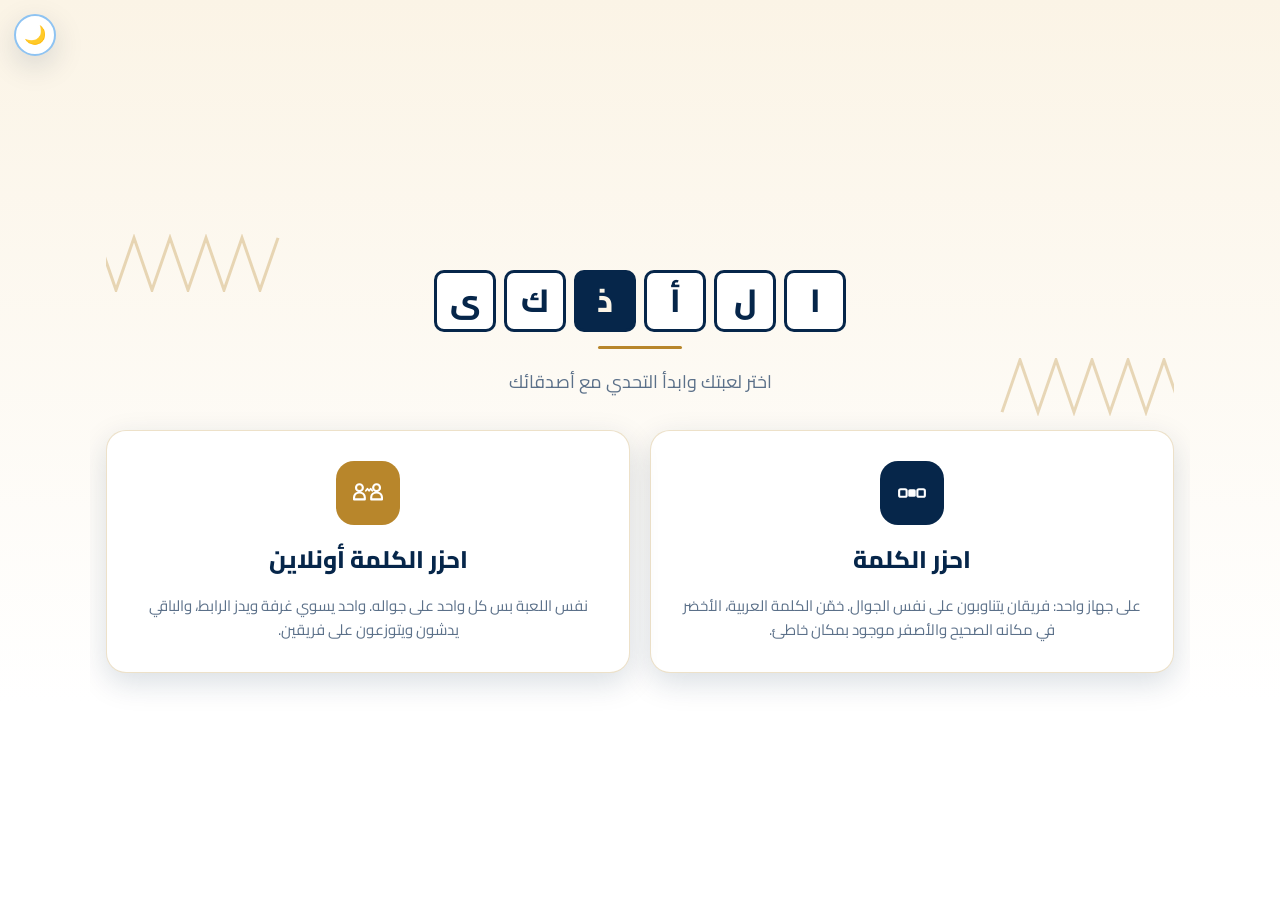
==== kuwait-quiz/index.html @ 861b1334 "Build the wordmark from the game's own letter tiles The old hero mark (a diamond with a sadu weave) " ====
<!doctype html>
<html lang="ar" dir="rtl">
  <head>
    <meta charset="UTF-8" />
    <script>
      (function () {
        try {
          var t = localStorage.getItem("kw-theme");
          if (!t) t = window.matchMedia("(prefers-color-scheme: dark)").matches ? "dark" : "light";
          document.documentElement.setAttribute("data-theme", t);
        } catch (e) {}
      })();
    </script>
    <meta
      name="viewport"
      content="width=device-width, initial-scale=1, maximum-scale=1, user-scalable=no, viewport-fit=cover"
    />
    <title>الأذكى - ألعاب تحدي المعلومات والكلمات</title>
    <link rel="icon" href="logo.svg" type="image/svg+xml" />
    <link rel="stylesheet" href="style.css" />
  </head>
  <body class="home-page">
    <main class="page">
      <div class="hero">
        <svg class="hero-motif hero-motif--tr" viewBox="0 0 200 60" preserveAspectRatio="none" aria-hidden="true">
          <path
            d="M0,58 L18,4 L36,58 L54,4 L72,58 L90,4 L108,58 L126,4 L144,58 L162,4 L180,58 L198,4"
            fill="none"
            stroke="currentColor"
            stroke-width="3"
          />
        </svg>
        <svg class="hero-motif hero-motif--bl" viewBox="0 0 200 60" preserveAspectRatio="none" aria-hidden="true">
          <path
            d="M0,58 L18,4 L36,58 L54,4 L72,58 L90,4 L108,58 L126,4 L144,58 L162,4 L180,58 L198,4"
            fill="none"
            stroke="currentColor"
            stroke-width="3"
          />
        </svg>

        <h1 class="brand-mark">
          <span class="sr-only">الأذكى</span>
          <span class="brand-tiles" aria-hidden="true">
            <span class="brand-tile">ا</span>
            <span class="brand-tile">ل</span>
            <span class="brand-tile">أ</span>
            <span class="brand-tile brand-tile--accent">ذ</span>
            <span class="brand-tile">ك</span>
            <span class="brand-tile">ى</span>
          </span>
        </h1>
        <div class="hero-rule"></div>
        <p>اختر لعبتك وابدأ التحدي مع أصدقائك</p>
      </div>

      <div class="menu-grid">
        <a class="menu-card" href="wordle.html">
          <div class="menu-icon menu-icon--navy">
            <svg viewBox="0 0 28 28" aria-hidden="true">
              <rect x="2" y="10.5" width="7" height="7" rx="1.5" fill="none" stroke="currentColor" stroke-width="2" />
              <rect x="10.5" y="10.5" width="7" height="7" rx="1.5" fill="currentColor" />
              <rect x="19" y="10.5" width="7" height="7" rx="1.5" fill="none" stroke="currentColor" stroke-width="2" />
            </svg>
          </div>
          <h2>احزر الكلمة</h2>
          <p>
            على جهاز واحد: فريقان يتناوبون على نفس الجوال. خمّن الكلمة
            العربية، الأخضر في مكانه الصحيح والأصفر موجود بمكان خاطئ.
          </p>
        </a>

        <a class="menu-card" href="wordle-online.html">
          <div class="menu-icon menu-icon--gold">
            <svg viewBox="0 0 28 28" aria-hidden="true">
              <circle cx="6" cy="9" r="3.2" fill="none" stroke="currentColor" stroke-width="2" />
              <path
                d="M6 13.5c-2.8 0-5 1.8-5 4.5v2h10v-2c0-2.7-2.2-4.5-5-4.5z"
                fill="none"
                stroke="currentColor"
                stroke-width="2"
                stroke-linejoin="round"
              />
              <circle cx="22" cy="9" r="3.2" fill="none" stroke="currentColor" stroke-width="2" />
              <path
                d="M22 13.5c-2.8 0-5 1.8-5 4.5v2h10v-2c0-2.7-2.2-4.5-5-4.5z"
                fill="none"
                stroke="currentColor"
                stroke-width="2"
                stroke-linejoin="round"
              />
              <path
                d="M12 12l1.5 -2 1.5 2 1.5 -2 1.5 2"
                fill="none"
                stroke="currentColor"
                stroke-width="1.6"
                stroke-linecap="round"
                stroke-linejoin="round"
              />
            </svg>
          </div>
          <h2>احزر الكلمة أونلاين</h2>
          <p>
            نفس اللعبة بس كل واحد على جواله. واحد يسوي غرفة ويدز الرابط،
            والباقي يدشون ويتوزعون على فريقين.
          </p>
        </a>
      </div>
    </main>

    <script src="js/theme.js" defer></script>
  </body>
</html>
---- kuwait-quiz/style.css ----
@import url("https://fonts.googleapis.com/css2?family=Cairo:wght@400;600;700;800&display=swap");

:root {
  --navy: #06264a;
  --navy-fixed: #06264a;
  --white-fixed: #ffffff;
  --blue-900: #0b3d78;
  --blue-700: #12539f;
  --blue-600: #1c6dc9;
  --blue-500: #2f8ce0;
  --blue-300: #8ec3f2;
  --blue-100: #eaf4ff;
  --white: #ffffff;
  --ink: #0c2036;
  --muted: #5b7089;
  --green: #1fa363;
  --green-dark: #157a49;
  --red: #dc2626;
  --yellow: #eab308;
  --gray-absent: #7b8a9a;
  --radius: 16px;
  --shadow: 0 10px 30px rgba(6, 38, 74, 0.15);
  --body-bg-end: #ffffff;
  /* دافئ-كويتي: للصفحة الرئيسية بس (الهيرو وبطاقات القائمة) — داخل اللعبة نفسها
     يبقى على الأزرق/الأبيض الأصلي بدون أي تغيير */
  --sand: #fbf4e6;
  --sand-deep: #f3e4c4;
  --sand-line: rgba(184, 134, 43, 0.25);
}

:root[data-theme="dark"] {
  --white: #14243b;
  --blue-100: #1c3252;
  --ink: #eaf1fb;
  --muted: #9fb3ca;
  --navy: #eaf1fb;
  --body-bg-end: #0a1626;
  --shadow: 0 10px 30px rgba(0, 0, 0, 0.4);
  --sand: #201a12;
  --sand-deep: #16120c;
  --sand-line: rgba(224, 179, 84, 0.3);
}

* {
  box-sizing: border-box;
}

html,
body {
  margin: 0;
  padding: 0;
  height: 100%;
  /* الصفحة نفسها ما تنزل وتصعد أبداً — كل شاشة تترتب داخل حدود الجهاز */
  overflow: hidden;
}

body {
  font-family: "Cairo", "Segoe UI", Tahoma, "Noto Sans Arabic", sans-serif;
  background: linear-gradient(180deg, var(--blue-100) 0%, var(--body-bg-end) 55%);
  color: var(--ink);
  direction: rtl;
  /* dvh يحسب شريط المتصفح المتحرك بالجوال، و100vh لو المتصفح قديم */
  height: 100vh;
  height: 100dvh;
  display: flex;
  flex-direction: column;
  /* يمنع تكبير الضغطتين بسفاري — user-scalable=no لحاله ما يكفي هناك */
  touch-action: manipulation;
  -webkit-text-size-adjust: 100%;
}

a {
  color: inherit;
}

.page {
  flex: 1;
  min-height: 0;
  width: 100%;
  max-width: 1100px;
  margin: 0 auto;
  padding: 14px 16px;
  display: flex;
  flex-direction: column;
  gap: 14px;
  overflow: hidden;
}

@media (max-width: 400px) {
  .page {
    padding: 10px;
    gap: 10px;
  }
}

/* الشاشات اللي محتواها ممكن يطول (قوائم الفئات، النتائج) تنزل داخل نفسها،
   عشان الصفحة كلها تبقى ثابتة */
#wordle-setup-screen,
#wordle-end-screen,
#online-home,
#online-lobby,
#online-end {
  min-height: 0;
  overflow-y: auto;
}

/* شاشة اللعب ثابتة تماماً: كل شي فيها لازم يلقى مكانه بدون تمرير */
#wordle-play-screen,
#online-play {
  flex: 1;
  min-height: 0;
  overflow: hidden;
}

/* ===== Top bar ===== */
.topbar {
  display: flex;
  align-items: center;
  justify-content: space-between;
  gap: 12px;
  padding: 14px 18px;
  background: var(--navy-fixed);
  color: var(--white-fixed);
  border-radius: var(--radius);
  box-shadow: var(--shadow);
}

.topbar h1 {
  margin: 0;
  font-size: clamp(18px, 2.6vw, 24px);
  font-weight: 800;
}

.topbar .home-link {
  background: rgba(255, 255, 255, 0.12);
  border: 1px solid rgba(255, 255, 255, 0.35);
  color: var(--white-fixed);
  padding: 8px 16px;
  border-radius: 999px;
  text-decoration: none;
  font-weight: 700;
  font-size: 14px;
  white-space: nowrap;
}

.topbar .home-link:hover {
  background: rgba(255, 255, 255, 0.22);
}

/* ===== Theme toggle ===== */
.theme-toggle-btn {
  position: fixed;
  top: 14px;
  left: 14px;
  z-index: 999;
  width: 42px;
  height: 42px;
  border-radius: 50%;
  border: 2px solid var(--blue-300);
  background: var(--white);
  font-size: 18px;
  cursor: pointer;
  display: flex;
  align-items: center;
  justify-content: center;
  box-shadow: var(--shadow);
  padding: 0;
}

.theme-toggle-btn:hover {
  background: var(--blue-100);
}

@media (max-width: 400px) {
  .theme-toggle-btn {
    width: 36px;
    height: 36px;
    font-size: 15px;
    top: 10px;
    left: 10px;
  }
}

.topbar-actions {
  display: flex;
  align-items: center;
  gap: 8px;
}

.theme-toggle-inline {
  position: static;
  width: 38px;
  height: 38px;
  border: 1px solid rgba(255, 255, 255, 0.35);
  background: rgba(255, 255, 255, 0.12);
  color: var(--white-fixed);
  box-shadow: none;
}

.theme-toggle-inline:hover {
  background: rgba(255, 255, 255, 0.22);
}

@media (max-width: 400px) {
  .theme-toggle-inline {
    width: 34px;
    height: 34px;
  }
}

/* ===== Cards / buttons ===== */
.card {
  background: var(--white);
  border-radius: var(--radius);
  box-shadow: var(--shadow);
  padding: 24px;
}

@media (max-width: 400px) {
  .card {
    padding: 14px;
  }
}

.btn {
  font-family: inherit;
  font-weight: 700;
  font-size: 16px;
  border: none;
  border-radius: 12px;
  padding: 12px 22px;
  cursor: pointer;
  transition: transform 0.08s ease, opacity 0.15s ease, box-shadow 0.15s ease;
  /* بعض الأزرار روابط <a> — نشيل خط التسطير ونخلي النص بالنص */
  text-decoration: none;
  text-align: center;
}

.btn:active {
  transform: scale(0.97);
}

.btn:disabled {
  opacity: 0.45;
  cursor: not-allowed;
  transform: none;
}

.btn-primary {
  background: var(--blue-700);
  color: var(--white-fixed);
  box-shadow: 0 6px 16px rgba(18, 83, 159, 0.35);
}

.btn-primary:hover:not(:disabled) {
  background: var(--blue-600);
}

.btn-outline {
  background: var(--white);
  color: var(--blue-700);
  border: 2px solid var(--blue-700);
}

.btn-outline:hover:not(:disabled) {
  background: var(--blue-100);
}

.btn-success {
  background: var(--green);
  color: var(--white-fixed);
}

.btn-success:hover:not(:disabled) {
  background: var(--green-dark);
}

.btn-danger {
  background: var(--red);
  color: var(--white-fixed);
}

.btn-danger:hover:not(:disabled) {
  opacity: 0.9;
}

.btn-block {
  width: 100%;
}

input[type="text"] {
  font-family: inherit;
  font-size: 16px;
  padding: 12px 14px;
  border-radius: 10px;
  border: 2px solid var(--blue-300);
  background: var(--white);
  color: var(--ink);
  width: 100%;
}

input[type="text"]:focus {
  outline: none;
  border-color: var(--blue-600);
}

/* ===== الصفحة الرئيسية — دافئ-كويتي =====
   مزاج مستقل عن باقي اللعبة عمداً: خلفية رملية دافئة بدل التدرّج الأزرق البارد،
   وزخرفة سدو هندسية خفيفة (مثلثات متعرّجة — نسيج بدوي/خليجي تقليدي، بالعمد بدل
   المشربية العربية العامة عشان الهوية تكون كويتية بالذات). ما يمس باقي الصفحات:
   body.home-page هي النطاق الوحيد لهالتغييرات */
body.home-page {
  background: linear-gradient(180deg, var(--sand) 0%, var(--body-bg-end) 78%);
}

body.home-page .page {
  overflow-y: auto;
  justify-content: center;
}

.hero {
  position: relative;
  text-align: center;
  padding: 42px 16px 18px;
  overflow: hidden;
}

/* شريط السدو الزخرفي بالزوايا — خط متعرّج بسيط، شفاف جداً، ما يتفاعل مع أي ضغطة.
   صغير على الجوال (زاوية بس، مو يسيطر على العرض الضيق) وأكبر على الشاشات الواسعة */
.hero-motif {
  position: absolute;
  width: 110px;
  height: 32px;
  color: var(--gold);
  opacity: 0.3;
  pointer-events: none;
}

:root[data-theme="dark"] .hero-motif {
  opacity: 0.2;
}

.hero-motif--tr {
  top: 4px;
  inset-inline-end: -16px;
}

.hero-motif--bl {
  display: none;
}

@media (min-width: 600px) {
  .hero-motif {
    width: 200px;
    height: 58px;
  }

  .hero-motif--tr {
    top: 6px;
    inset-inline-end: -26px;
  }

  .hero-motif--bl {
    display: block;
    bottom: 0;
    inset-inline-start: -26px;
    transform: rotate(180deg);
  }
}

/* الشعار: اسم اللعبة مكتوب جوّه خانات حروف — نفس مربّعات شبكة اللعب.
   الحروف تطلع منفصلة (مو موصولة) بالقصد، لأن هذا بالضبط اللي تسويه الشبكة داخل اللعبة */
.brand-mark {
  display: flex;
  justify-content: center;
  margin: 0;
  position: relative;
}

.brand-tiles {
  display: flex;
  gap: clamp(4px, 1.2vw, 8px);
  /* منظور خفيف عشان انقلاب الخانات يبين مجسّم مو مجرد تصغير عمودي */
  perspective: 600px;
}

.brand-tile {
  width: clamp(42px, 11vw, 62px);
  height: clamp(42px, 11vw, 62px);
  display: flex;
  align-items: center;
  justify-content: center;
  border: 3px solid var(--navy);
  border-radius: 10px;
  background: var(--white);
  color: var(--navy);
  font-size: clamp(22px, 5.8vw, 32px);
  font-weight: 800;
  line-height: 1;
  /* الخانة تعوّض نزول الحروف العربية شوي عشان الحرف يقعد بالنص بصرياً */
  padding-bottom: 0.06em;
}

.brand-tile--accent {
  background: var(--navy);
  color: var(--sand);
}

.hero h1 {
  font-size: clamp(30px, 5vw, 46px);
  margin: 0;
}

/* كشف الخانات عند فتح الصفحة — نفس إحساس انقلاب الحرف باللعبة */
@media (prefers-reduced-motion: no-preference) {
  .brand-tile {
    animation: brand-tile-flip 0.42s ease-out backwards;
  }

  .brand-tile:nth-child(1) { animation-delay: 0.05s; }
  .brand-tile:nth-child(2) { animation-delay: 0.12s; }
  .brand-tile:nth-child(3) { animation-delay: 0.19s; }
  .brand-tile:nth-child(4) { animation-delay: 0.26s; }
  .brand-tile:nth-child(5) { animation-delay: 0.33s; }
  .brand-tile:nth-child(6) { animation-delay: 0.4s; }
}

@keyframes brand-tile-flip {
  from {
    transform: rotateX(-90deg);
    opacity: 0;
  }
  to {
    transform: rotateX(0);
    opacity: 1;
  }
}

/* نص للقارئ الصوتي بس: يقرا "الأذكى" كلمة وحدة بدل ما يهجّي الخانات حرف حرف */
.sr-only {
  position: absolute;
  width: 1px;
  height: 1px;
  padding: 0;
  margin: -1px;
  overflow: hidden;
  clip: rect(0, 0, 0, 0);
  white-space: nowrap;
  border: 0;
}

.hero-rule {
  width: 84px;
  height: 3px;
  margin: 14px auto 16px;
  border-radius: 999px;
  background: var(--gold);
}

.hero p {
  color: var(--muted);
  font-size: 18px;
  margin: 0;
  position: relative;
}

.menu-grid {
  display: grid;
  grid-template-columns: 1fr 1fr;
  gap: 20px;
}

@media (max-width: 720px) {
  .menu-grid {
    grid-template-columns: 1fr;
  }
}

.menu-card {
  background: var(--white);
  border-radius: 20px;
  box-shadow: var(--shadow);
  padding: 30px 24px;
  text-align: center;
  text-decoration: none;
  color: var(--ink);
  border: 1.5px solid var(--sand-line);
  transition: border-color 0.15s ease, transform 0.15s ease, box-shadow 0.15s ease;
  display: flex;
  flex-direction: column;
  align-items: center;
  gap: 12px;
}

.menu-card:hover {
  border-color: var(--gold);
  transform: translateY(-4px);
  box-shadow: 0 16px 36px rgba(6, 38, 74, 0.18);
}

.menu-icon {
  width: 64px;
  height: 64px;
  border-radius: 18px;
  display: flex;
  align-items: center;
  justify-content: center;
}

.menu-icon svg {
  width: 30px;
  height: 30px;
}

.menu-icon--navy {
  background: var(--navy-fixed);
  color: var(--white-fixed);
}

.menu-icon--gold {
  background: var(--gold);
  color: var(--white-fixed);
}

.menu-card h2 {
  margin: 0;
  color: var(--navy);
  font-size: 24px;
  font-weight: 800;
}

.menu-card p {
  margin: 0;
  color: var(--muted);
  font-size: 15px;
  line-height: 1.6;
}

/* ===== Team setup ===== */
.team-setup-list {
  display: flex;
  flex-direction: column;
  gap: 14px;
}

.team-setup-row {
  display: flex;
  align-items: center;
  gap: 12px;
}

.team-swatch {
  width: 20px;
  height: 20px;
  border-radius: 6px;
  flex-shrink: 0;
}

/* ===== Scoreboard ===== */
/* دايماً فريقان جنب بعض. auto-fit كان يرصّهم فوق بعض بالجوال ويوكل ربع الشاشة
   ويخلي الشبكة بلا مكان */
.scoreboard {
  display: grid;
  grid-template-columns: repeat(2, minmax(0, 1fr));
  gap: 10px;
}

.team-chip {
  border-radius: 14px;
  padding: 12px 14px;
  color: var(--white-fixed);
  display: flex;
  flex-direction: column;
  gap: 4px;
  box-shadow: var(--shadow);
  position: relative;
}

.team-chip.current {
  outline: 3px solid var(--yellow);
  outline-offset: 2px;
}

.team-chip .name {
  font-weight: 800;
  font-size: 15px;
  overflow: hidden;
  text-overflow: ellipsis;
  white-space: nowrap;
}

.team-chip .score {
  font-size: 22px;
  font-weight: 800;
}

.team-chip .abilities {
  display: flex;
  gap: 4px;
  margin-top: 4px;
}

.score-adjust-row {
  display: flex;
  gap: 6px;
  margin-top: 4px;
}

.score-adjust-btn {
  flex: 1;
  background: rgba(255, 255, 255, 0.15);
  border: 1px solid rgba(255, 255, 255, 0.4);
  color: var(--white-fixed);
  border-radius: 8px;
  padding: 4px 0;
  font-family: inherit;
  font-weight: 700;
  font-size: 12px;
  cursor: pointer;
}
.score-adjust-btn:hover {
  background: rgba(255, 255, 255, 0.28);
}

.hint-box {
  background: var(--blue-100);
  border-radius: 10px;
  padding: 10px 14px;
  text-align: center;
  font-weight: 700;
  color: var(--blue-700);
}

.abilities-row {
  display: flex;
  flex-wrap: wrap;
  gap: 8px;
  justify-content: center;
}

.category-chip {
  display: inline-flex;
  align-items: center;
  gap: 6px;
  background: var(--white);
  border: 2px solid var(--blue-500);
  color: var(--blue-700);
  border-radius: 999px;
  padding: 8px 14px;
  font-family: inherit;
  font-weight: 700;
  font-size: 13px;
  cursor: pointer;
  user-select: none;
}

.category-chip input[type="checkbox"] {
  accent-color: var(--blue-700);
  width: 16px;
  height: 16px;
  cursor: pointer;
}

.category-chip.all {
  border-color: var(--navy);
  color: var(--navy);
  font-weight: 800;
}

.ability-btn {
  background: var(--white);
  border: 2px solid var(--blue-500);
  color: var(--blue-700);
  border-radius: 999px;
  padding: 8px 16px;
  font-family: inherit;
  font-weight: 700;
  font-size: 13px;
  cursor: pointer;
}

.ability-btn:hover:not(:disabled) {
  background: var(--blue-100);
}

.ability-btn:disabled {
  border-color: var(--gray-absent);
  color: var(--gray-absent);
  cursor: not-allowed;
}

@media (max-width: 400px) {

  .ability-btn {
    font-size: 12px;
    padding: 6px 12px;
  }
}

/* ===== End screen ===== */
.winner-banner {
  text-align: center;
  padding: 20px;
  border-radius: 16px;
  background: linear-gradient(135deg, var(--blue-700), var(--navy-fixed));
  color: var(--white-fixed);
}

.winner-banner h2 {
  margin: 0 0 6px;
  font-size: 28px;
}

.final-scores {
  display: flex;
  flex-direction: column;
  gap: 10px;
}

.final-score-row {
  display: flex;
  align-items: center;
  justify-content: space-between;
  padding: 12px 16px;
  border-radius: 12px;
  background: var(--blue-100);
  color: var(--ink);
  font-weight: 800;
}

.final-score-row.first {
  background: linear-gradient(90deg, #fff7d6, #ffe9a8);
  border: 2px solid var(--yellow);
  color: #0c2036;
}

/* ===== Wordle ===== */
/* اللوح والأدوات: فوق بعض بالوضع الطولي، وجنب بعض بالعرضي (شوف بلوك landscape).
   flex:1 + min-height:0 هي اللي تخلي الشبكة تاخذ الباقي بالضبط بدون ما تفيض */
.wordle-wrap {
  display: flex;
  flex-direction: column;
  gap: 10px;
  flex: 1;
  min-height: 0;
  padding: 12px;
}

/* الفئات + نص الجولة + المؤقّت + البوق + دليل الألوان + المساعدات + السجل —
   كتلة وحدة، محتواها ثابت (ما يكبر بالشبكة)، فتاخذ حجمها بس وتترك الباقي للشبكة */
.wordle-info {
  display: flex;
  flex-direction: column;
  align-items: center;
  gap: 3px;
  width: 100%;
  flex-shrink: 0;
  overflow-y: auto;
}

.wordle-controls {
  display: flex;
  flex-direction: column;
  align-items: center;
  gap: 8px;
  width: 100%;
  flex-shrink: 0;
}

/* شاشة اللعب ارتفاعها ثابت، فكل بكسل يوفّره الإطار يروح للشبكة.
   هذي القيم أصغر من العامة قصداً وتنطبق داخل شاشة اللعب بس */
/* ===== ثبات حجم الشبكة أثناء الجولة =====
   حجم الخلية محسوب من الارتفاع المتبقي للّوح. فأي شي بعمود الأدوات يكبر أثناء
   اللعب يسرق من اللوح وتصغر الخلايا فجأة. الاثنين اللي يكبرون: سجل التلميحات
   (مع كل وسيلة مساعدة) وتبديل زر البوق بلافتة السرقة — فنثبّت ارتفاعهم. */
#wordle-hint-log,
#online-hint-log {
  width: 100%;
  gap: 5px;
  /* يتّسع لثلاث تلميحات (وهي أقصى عدد بالجولة) وبعدها يمرّر داخل نفسه */
  max-height: 92px;
  overflow-y: auto;
  flex-shrink: 0;
}

.boq-slot {
  width: 100%;
  display: flex;
  align-items: center;
  justify-content: center;
  flex-shrink: 0;
}

.wordle-info .steal-note {
  font-size: 11.5px;
  line-height: 1.3;
  margin: 0;
}

/* الثلاثة لازم يقعدون بسطر واحد: السطر الثاني ياكل ~٣٥ بكسل من ارتفاع الشبكة */
.wordle-info .ability-btn {
  padding: 5px 7px;
  font-size: 11px;
  border-width: 1px;
}

.wordle-info #wordle-subtitle,
.wordle-info #online-subtitle {
  font-size: 12.5px;
  line-height: 1.3;
}

.wordle-info .boq-btn {
  padding: 5px 12px;
  font-size: 13px;
}

.wordle-info .round-timer {
  font-size: 17px;
}

.wordle-controls .wordle-message {
  min-height: 0;
  font-size: 17px;
}

/* لوحة النتائج فوق شاشة اللعب: مضغوطة عشان ما تاكل ربع الشاشة */
#wordle-play-screen .team-chip,
#online-play .team-chip {
  padding: 7px 10px;
  border-radius: 11px;
  gap: 2px;
}

#wordle-play-screen .team-chip .name,
#online-play .team-chip .name {
  font-size: 13px;
}

#wordle-play-screen .team-chip .score,
#online-play .team-chip .score {
  font-size: 17px;
}

.wordle-grid-scroll {
  flex: 1;
  min-height: 0;
  width: 100%;
  display: flex;
  /* safe: لو فاض المحتوى بحالة نادرة (كلمة طويلة جداً بشاشة قصيرة) ما يتقص من فوق
     ويصير أول صف غير قابل للوصول — يرجع للبداية بدال ما ينتصف */
  align-items: safe center;
  justify-content: safe center;
  overflow: auto;
}

/* الهوامش الافتراضية للفقرات كانت تاكل ~١٠٠ بكسل من ارتفاع شاشة اللعب —
   الترتيب هنا بالـgap مو بالهوامش */
.wordle-info p,
.wordle-controls p {
  margin: 0;
}

/* صف النتائج داخل بطاقة اللعب */
.score-row {
  display: flex;
  align-items: center;
  gap: 10px;
  width: 100%;
}

.score-row {
  flex-shrink: 0;
}

.score-row .scoreboard {
  flex: 1;
  min-width: 0;
}

.score-row .btn {
  flex-shrink: 0;
  padding: 7px 12px;
  font-size: 12px;
}

/* الفئات المختارة كحبّات ملوّنة بدال سطر "الفئات: كذا، كذا، كذا" */
.cat-pills {
  display: flex;
  flex-wrap: wrap;
  justify-content: center;
  gap: 5px;
  width: 100%;
}

.cat-pill {
  background: var(--blue-100);
  color: var(--blue-700);
  border: 1px solid var(--blue-300);
  border-radius: 999px;
  padding: 2px 10px;
  font-size: 11.5px;
  font-weight: 700;
  white-space: nowrap;
}

.cat-pill.all {
  background: var(--blue-700);
  color: var(--white-fixed);
  border-color: var(--blue-700);
}

.cat-pill.gold {
  background: var(--gold-soft);
  color: var(--gold);
  border-color: var(--gold);
}

.cat-pill.more {
  background: transparent;
  color: var(--muted);
  border-style: dashed;
}

/* سطر الجولة (دور الفريق… كلمة من… محاولات) */
.round-line {
  text-align: center;
  color: var(--muted);
  font-size: 13px;
  font-weight: 700;
  line-height: 1.4;
}

/* دليل الألوان: ثلاث حبّات صغيرة بنقطة ملوّنة بدال ثلاث أسطر نص */
.wordle-legend {
  display: flex;
  flex-wrap: wrap;
  justify-content: center;
  gap: 5px;
  font-size: 11px;
  line-height: 1.3;
}

.wordle-legend span {
  display: inline-flex;
  align-items: center;
  gap: 5px;
  white-space: nowrap;
  background: var(--blue-100);
  color: var(--muted);
  border-radius: 999px;
  padding: 2px 9px;
  font-weight: 700;
}

.wordle-legend .lg {
  width: 9px;
  height: 9px;
  border-radius: 50%;
  display: inline-block;
  flex-shrink: 0;
}

.wordle-legend .lg.green {
  background: var(--green);
}

.wordle-legend .lg.yellow {
  background: var(--yellow);
}

.wordle-legend .lg.gray {
  background: var(--gray-absent);
}

/* --tile-gap تجي من applyTileSize عشان الحساب والرسم يستخدمون نفس الرقم */
.wordle-grid {
  display: flex;
  flex-direction: column;
  gap: var(--tile-gap, 8px);
  width: max-content;
  margin: 0 auto;
}

.wordle-row {
  display: flex;
  gap: var(--tile-gap, 8px);
}

.wordle-tile {
  width: var(--tile-size, clamp(40px, 12vw, 52px));
  height: var(--tile-size, clamp(40px, 12vw, 52px));
  flex-shrink: 0;
  border: 2px solid var(--blue-300);
  border-radius: 8px;
  display: flex;
  align-items: center;
  justify-content: center;
  /* max() يرفع نسبة الخط بالخلايا الصغيرة عشان الحرف يظل مقروء */
  font-size: max(10px, calc(var(--tile-size, clamp(40px, 12vw, 52px)) * 0.5));
  font-weight: 800;
  color: var(--navy);
  background: var(--white);
  text-transform: uppercase;
}

.wordle-tile-gap {
  width: var(--tile-gap-width, 16px);
  height: var(--tile-size, clamp(40px, 12vw, 52px));
  flex-shrink: 0;
}

.wordle-tile.filled {
  border-color: var(--blue-600);
}

.wordle-tile.green {
  background: var(--green);
  border-color: var(--green);
  color: var(--white-fixed);
}

.wordle-tile.yellow {
  background: var(--yellow);
  border-color: var(--yellow);
  color: var(--white-fixed);
}

.wordle-tile.gray {
  background: var(--gray-absent);
  border-color: var(--gray-absent);
  color: var(--white-fixed);
}

/* ===== الكيبورد — بشكل كيبورد iOS العربي ===== */
.keyboard {
  --key-bg: #fcfcfe;
  --key-ink: #1c1c1e;
  --key-shadow: 0 1px 0 rgba(0, 0, 0, 0.28);
  display: flex;
  flex-direction: column;
  gap: 8px;
  width: 100%;
  max-width: 560px;
  padding: 8px 5px;
  border-radius: 12px;
  background: #d1d4db;
}

:root[data-theme="dark"] .keyboard {
  --key-bg: #4a4a4c;
  --key-ink: #ffffff;
  --key-shadow: 0 1px 0 rgba(0, 0, 0, 0.6);
  background: #1c1c1e;
}

/* الصفحة كلها rtl، واللي يقلب ترتيب الأزرار بصرياً. الحروف مرتّبة بالمصفوفة
   بترتيب كيبورد iOS (ض أول → ج آخر) فنخلي الصف نفسه ltr عشان يطلع مطابق للصورة:
   ض على اليسار و ج على اليمين، و⌫ بآخر الصف الثالث */
.keyboard-row {
  display: flex;
  direction: ltr;
  gap: 6px;
  justify-content: center;
}

.key {
  font-family: inherit;
  border: none;
  border-radius: 7px;
  background: var(--key-bg);
  color: var(--key-ink);
  box-shadow: var(--key-shadow);
  font-weight: 500;
  font-size: 19px;
  line-height: 1;
  padding: 11px 0;
  min-width: 0;
  flex: 1 1 0;
  cursor: pointer;
  max-width: 42px;
}

.key.wide {
  max-width: 260px;
  flex: 1 1 0;
  font-size: 15px;
  font-weight: 600;
  padding: 11px 4px;
}

@media (max-width: 480px) {
  .keyboard {
    gap: 6px;
    padding: 6px 3px;
  }

  .keyboard-row {
    gap: 4px;
  }

  .key {
    font-size: 17px;
    padding: 9px 0;
  }

  .key.wide {
    font-size: 13px;
    padding: 9px 4px;
  }
}

.key.green {
  background: var(--green);
  color: var(--white-fixed);
}

.key.yellow {
  background: var(--yellow);
  color: var(--white-fixed);
}

.key.gray {
  background: var(--gray-absent);
  color: var(--white-fixed);
}

.key:hover {
  filter: brightness(1.05);
}

.wordle-message {
  text-align: center;
  font-weight: 800;
  font-size: 20px;
  min-height: 28px;
  color: var(--navy);
}

.wordle-message.win {
  color: var(--green-dark);
}

.wordle-message.lose {
  color: var(--red);
}

/* ===== Misc ===== */
.center {
  text-align: center;
}

.muted {
  color: var(--muted);
}

.stack {
  display: flex;
  flex-direction: column;
  gap: 14px;
}

.row {
  display: flex;
  gap: 12px;
  flex-wrap: wrap;
}

.hidden {
  display: none !important;
}

/* ===== شاشات قصيرة: نضغط الإطار عشان الشبكة تاخذ نصيبها =====
   الشبكة هي اللعبة، فالإطار (الكيبورد، اللوحة، الأزرار) هو اللي ينضغط مو هي */
@media (max-height: 700px) {
  .topbar {
    padding: 8px 14px;
  }

  .topbar h1 {
    font-size: 15px;
  }

  .topbar .home-link {
    padding: 5px 10px;
    font-size: 12px;
  }

  #wordle-play-screen .team-chip,
  #online-play .team-chip {
    padding: 5px 8px;
  }

  #wordle-play-screen .team-chip .score,
  #online-play .team-chip .score {
    font-size: 15px;
  }

  .score-adjust-btn {
    padding: 2px 0;
    font-size: 10px;
  }

  .keyboard {
    gap: 5px;
    padding: 5px 3px;
  }

  .keyboard-row {
    gap: 4px;
  }

  .key {
    padding: 7px 0;
    font-size: 15px;
  }

  .key.wide {
    padding: 7px 4px;
    font-size: 12px;
  }

  .wordle-info .ability-btn {
    padding: 4px 9px;
    font-size: 11px;
  }

  .wordle-controls .wordle-message {
    font-size: 14px;
  }

  .wordle-wrap {
    gap: 8px;
    padding: 8px;
  }

  /* على شاشة طولية قصيرة، دليل الألوان أقل شي يستاهل مساحة — الشبكة أهم.
     الفئات تظل تبين، لها صنفها الخاص (.cat-pills) */
  .wordle-info .wordle-legend {
    display: none;
  }

  /* سطر واحد بدال سطرين */
  .wordle-info #wordle-subtitle,
  .wordle-info #online-subtitle {
    font-size: 12px;
    white-space: nowrap;
    overflow: hidden;
    text-overflow: ellipsis;
    max-width: 100%;
  }

  .key {
    padding: 5px 0;
  }

  .key.wide {
    padding: 5px 4px;
  }
}

/* ===== الجهاز بالعرض: عمودان — الشبكة بجهة والأدوات بالجهة الثانية =====
   بدال ما نضغط كل شي فوق بعض بعمود واحد ونخلي الصفحة تنزل، نستغل عرض الشاشة:
   اللوح (المعلومات + الشبكة) بجهة، والأدوات (التلميحات + الكيبورد) بالجهة الثانية */
@media (orientation: landscape) and (max-height: 600px) {
  .page {
    padding: 6px 10px;
    gap: 6px;
  }

  .card {
    padding: 8px;
  }

  .stack {
    gap: 6px;
  }

  /* ثلاث أعمدة: الكيبورد | المعلومات | الشبكة. كانت عمودين (لوح+أدوات) وعمود
     اللوح يحجز عرض أوسع من الشبكة الفعلية فيصير فراغ فاضي بينه وبين الكيبورد —
     الحين المعلومات (الفئات/الجولة/البوق/الدليل/المساعدات/السجل) تملأ هالفراغ
     بعمودها الخاص، فتصير الشبكة عمود خاص فيها بس (كل الارتفاع لها) وكذا الكيبورد */
  .wordle-wrap {
    display: grid;
    grid-template-columns: minmax(0, 1fr) minmax(150px, 210px) minmax(0, 1fr);
    grid-template-rows: auto minmax(0, 1fr);
    grid-template-areas:
      "grid info score"
      "grid info kb";
    gap: 6px 10px;
    padding: 8px;
  }

  .score-row {
    grid-area: score;
  }

  .wordle-info {
    grid-area: info;
    width: auto;
    height: 100%;
    justify-content: center;
    overflow-y: auto;
  }

  /* العمود صار عمود مستقل بارتفاع كامل، فبطّلنا نحتاج نقص السطر لسطر وحد — يلف
     عادي لسطرين ولا يضيع رقم المحاولات */
  .wordle-info #wordle-subtitle,
  .wordle-info #online-subtitle {
    white-space: normal;
    overflow: visible;
    text-overflow: clip;
  }

  /* بلوك (max-height:700px) يخفي الدليل لأي شاشة قصيرة — وهالشرط ينطبق على كل
     شاشات العرض تقريباً. عمود المعلومات هنا مستقل بعرضه الخاص فيتحمّله بدون ما
     ياكل من ارتفاع الشبكة، فنرجّعه */
  .wordle-info .wordle-legend {
    display: flex;
  }

  .wordle-grid-scroll {
    grid-area: grid;
  }

  .wordle-controls {
    grid-area: kb;
    justify-content: center;
    width: auto;
    min-height: 0;
    overflow: hidden;
  }

  /* بدال ما نضبط ارتفاع الكيبورد بنقاط توقّف ثابتة (وهي تنكسر مع كل عرض عمود
     مختلف لأن صف التلميحات ينزل سطرين أو ما ينزل)، نخلي الكيبورد ياخذ الباقي
     بالضبط: الصفوف تتقاسم ارتفاعه والأزرار تمتد لملء صفّها. جذي ما يفيض أبداً */
  .wordle-controls .keyboard {
    flex: 1 1 0;
    min-height: 0;
    max-height: 220px;
  }

  .wordle-controls .keyboard-row {
    flex: 1 1 0;
    min-height: 0;
  }

  .wordle-controls .key {
    padding: 0;
    height: 100%;
    display: flex;
    align-items: center;
    justify-content: center;
  }

  /* بالعرضي عمود المعلومات ضيق — سجل التلميحات يتّسع لواحد ويمرّر */
  #wordle-hint-log,
  #online-hint-log {
    max-height: 34px;
  }

  #wordle-category-list,
  #online-category-list {
    max-height: 90px;
    overflow-y: auto;
    padding: 5px;
    border: 1px solid var(--blue-100);
    border-radius: 12px;
  }

  .topbar {
    padding: 4px 10px;
  }

  .topbar h1 {
    font-size: 13px;
  }

  .topbar .home-link {
    padding: 3px 8px;
    font-size: 11px;
  }

  .theme-toggle-inline {
    width: 28px;
    height: 28px;
    font-size: 13px;
  }

  #wordle-subtitle,
  #online-subtitle {
    font-size: 11px;
    margin: 0;
  }

  .abilities-row {
    gap: 4px;
  }

  .ability-btn {
    padding: 4px 8px;
    font-size: 10px;
  }

  .hint-box {
    padding: 4px 8px;
    font-size: 11px;
  }

  .keyboard {
    gap: 4px;
    padding: 5px 3px;
  }

  .keyboard-row {
    gap: 3px;
  }

  .key {
    padding: 6px 0;
    font-size: 14px;
    border-radius: 6px;
  }

  .key.wide {
    padding: 6px 4px;
    font-size: 11px;
  }

  .scoreboard {
    gap: 5px;
  }

  /* بالعرضي الارتفاع هو النادر: نخلي بطاقة الفريق سطر واحد (اسم + نقاط + أزرار)
     بدال ثلاثة أسطر فوق بعض — يوفّر ~٢٥ بكسل تروح كلها للشبكة */
  #wordle-play-screen .team-chip,
  #online-play .team-chip {
    flex-direction: row;
    align-items: center;
    justify-content: space-between;
    flex-wrap: wrap;
    gap: 4px 8px;
    padding: 4px 9px;
  }

  /* بالعرض الضيق (زي آيفون SE) عمود الأدوات يصير رفيع وما يكفي اسم الفريق —
     نخلي الاسم يلف سطرين بدال ما ينقص بـ"..." ويضيع جزء منه */
  #wordle-play-screen .team-chip .name,
  #online-play .team-chip .name {
    white-space: normal;
    overflow: visible;
    text-overflow: clip;
    line-height: 1.2;
  }

  #wordle-play-screen .score-adjust-row,
  #online-play .score-adjust-row {
    margin-top: 0;
    gap: 4px;
  }

  .team-chip .name {
    font-size: 12px;
  }

  .team-chip .score {
    font-size: 13px;
  }

  .wordle-message {
    min-height: 12px;
    font-size: 12px;
  }

  .score-adjust-btn {
    padding: 1px 0;
    font-size: 9px;
  }

  #wordle-end-match-btn,
  #online-end-match-btn {
    padding: 4px 8px;
    font-size: 11px;
  }

  .online-turn-note {
    font-size: 11px;
    padding: 3px 8px;
  }

  .round-timer {
    font-size: 14px;
  }

  .boq-btn {
    padding: 4px 10px;
    font-size: 11px;
  }
}

/* ===== عرضي قصير: الكيبورد يتمدّد لملء عموده (شوف بلوك landscape فوق)، فهنا
   نضبط أحجام الخطوط بس ===== */
@media (orientation: landscape) and (max-height: 400px) {
  .keyboard {
    gap: 4px;
    padding: 5px 3px;
  }

  .keyboard-row {
    gap: 3px;
  }

  .key {
    font-size: 13px;
  }

  .key.wide {
    font-size: 11px;
  }

  #wordle-play-screen .team-chip,
  #online-play .team-chip {
    padding: 3px 8px;
  }

  #wordle-play-screen .team-chip .name,
  #online-play .team-chip .name {
    font-size: 11px;
  }

  #wordle-play-screen .team-chip .score,
  #online-play .team-chip .score {
    font-size: 12px;
  }
}

@media (orientation: landscape) and (max-height: 340px) {
  .keyboard {
    gap: 3px;
    padding: 4px 3px;
  }

  .key {
    font-size: 12px;
  }

  .key.wide {
    font-size: 10px;
  }

  /* آخر شي ينحذف قبل ما نقص الكيبورد */
  .wordle-info .wordle-legend {
    display: none;
  }
}

/* ===== الوضع الأونلاين ===== */
.online-status {
  text-align: center;
  font-weight: 700;
  font-size: 13px;
  color: var(--muted);
  margin: 0;
}

.online-status.error {
  color: var(--red);
}

.online-error {
  color: var(--red);
  font-weight: 700;
  text-align: center;
  margin: 0;
}

.online-divider {
  display: flex;
  align-items: center;
  gap: 10px;
  color: var(--muted);
  font-size: 13px;
  font-weight: 700;
}

.online-divider::before,
.online-divider::after {
  content: "";
  flex: 1;
  height: 1px;
  background: var(--blue-300);
  opacity: 0.6;
}

.online-code-input {
  text-align: center;
  letter-spacing: 8px;
  font-weight: 800;
  font-size: 22px;
  text-transform: uppercase;
}

.online-room-box {
  background: var(--blue-100);
  border-radius: var(--radius);
  padding: 14px;
  display: flex;
  flex-direction: column;
  gap: 10px;
}

.online-room-code {
  text-align: center;
  font-size: 38px;
  font-weight: 800;
  letter-spacing: 10px;
  color: var(--blue-700);
  direction: ltr;
}

.online-players {
  display: flex;
  flex-direction: column;
  gap: 8px;
}

.online-player-row {
  display: flex;
  align-items: center;
  gap: 10px;
  justify-content: space-between;
  background: var(--blue-100);
  border-radius: 12px;
  padding: 10px 12px;
  border-right: 4px solid var(--gray-absent);
}

.online-player-row.clickable {
  cursor: pointer;
}

.online-player-name {
  font-weight: 700;
  color: var(--ink);
  flex: 1;
}

.online-team-badge {
  font-size: 12px;
  font-weight: 700;
  color: var(--white-fixed);
  background: var(--blue-700);
  border-radius: 999px;
  padding: 4px 10px;
  white-space: nowrap;
}

.online-team-badge.none {
  background: var(--gray-absent);
}

.online-offline-dot {
  font-size: 11px;
  color: var(--muted);
  white-space: nowrap;
}

.online-team-pick {
  border-width: 3px;
  font-weight: 800;
}

.online-team-pick.selected {
  background: var(--blue-700);
  color: var(--white-fixed);
  border-color: var(--blue-700);
}

.online-turn-note {
  text-align: center;
  font-weight: 800;
  font-size: 14px;
  margin: 0;
  padding: 6px 10px;
  border-radius: 999px;
}

.online-turn-note.mine {
  color: var(--white-fixed);
  background: var(--green);
}

.online-turn-note.watching {
  color: var(--muted);
  background: var(--blue-100);
}

/* ===== فئة حصرية (ذهبية) + البوق + مؤقّت الجولة ===== */
:root {
  --gold: #b8862b;
  --gold-soft: #fdf3dc;
}

:root[data-theme="dark"] {
  --gold: #e0b354;
  --gold-soft: #3a2f16;
}

.category-chip.exclusive {
  border-color: var(--gold);
  color: var(--gold);
  font-weight: 800;
  background: var(--gold-soft);
}

.category-chip.exclusive:has(input:checked) {
  background: var(--gold);
  color: var(--white-fixed);
}

.round-time-select {
  font-family: inherit;
  font-size: 15px;
  font-weight: 700;
  padding: 10px 12px;
  border-radius: 12px;
  border: 2px solid var(--blue-300);
  background: var(--white);
  color: var(--ink);
  width: 100%;
}

.round-timer {
  text-align: center;
  font-weight: 800;
  font-size: 20px;
  color: var(--blue-700);
  letter-spacing: 1px;
  direction: ltr;
  margin: 0;
}

.round-timer.low {
  color: var(--red);
}

.boq-btn {
  background: var(--gold);
  color: var(--white-fixed);
  font-size: 14px;
  padding: 8px 14px;
  align-self: center;
}

.steal-note {
  text-align: center;
  font-weight: 800;
  font-size: 14px;
  margin: 0;
  padding: 6px 10px;
  border-radius: 999px;
  background: var(--gold);
  color: var(--white-fixed);
}

.wordle-row.steal .wordle-tile {
  border-color: var(--gold);
}

.round-time-custom {
  font-family: inherit;
  font-size: 16px;
  font-weight: 700;
  padding: 10px 12px;
  border-radius: 12px;
  border: 2px solid var(--blue-300);
  background: var(--white);
  color: var(--ink);
  width: 100%;
  text-align: center;
}

.round-time-custom:focus {
  outline: none;
  border-color: var(--blue-600);
}

.round-time-hint {
  font-size: 12px;
  margin: -6px 0 0;
}
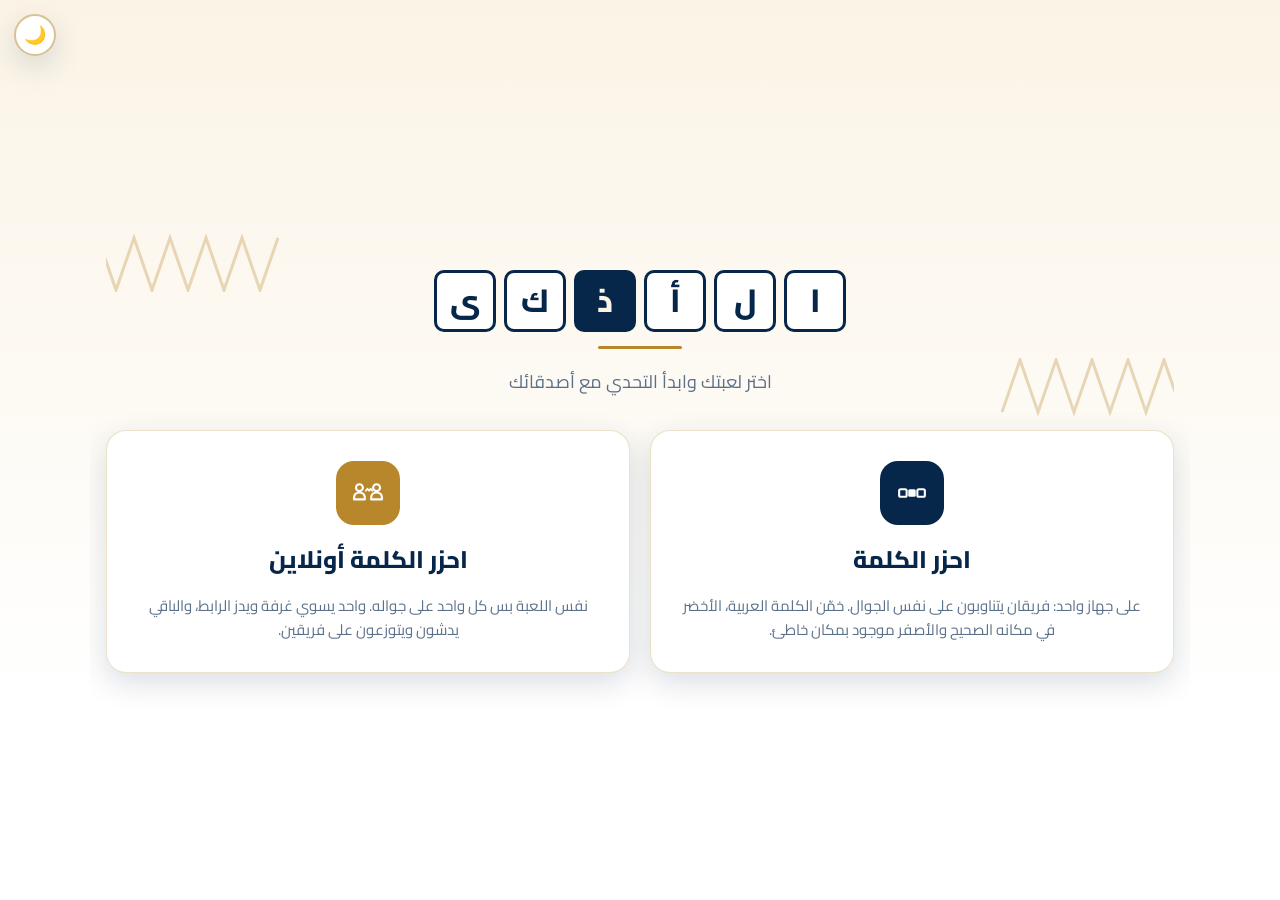
==== commit 904467c5: "Carry the warm identity and the brand into the play screens The home page got a Kuwaiti-warm treatme" ====
--- a/kuwait-quiz/index.html
+++ b/kuwait-quiz/index.html
@@ -41,14 +41,14 @@
 
         <h1 class="brand-mark">
           <span class="sr-only">الأذكى</span>
-          <span class="brand-tiles" aria-hidden="true">
-            <span class="brand-tile">ا</span>
-            <span class="brand-tile">ل</span>
-            <span class="brand-tile">أ</span>
-            <span class="brand-tile brand-tile--accent">ذ</span>
-            <span class="brand-tile">ك</span>
-            <span class="brand-tile">ى</span>
-          </span>
+          <button type="button" class="brand-tiles replay" aria-label="حرّك الشعار">
+            <span class="brand-tile" aria-hidden="true">ا</span>
+            <span class="brand-tile" aria-hidden="true">ل</span>
+            <span class="brand-tile" aria-hidden="true">أ</span>
+            <span class="brand-tile brand-tile--accent" aria-hidden="true">ذ</span>
+            <span class="brand-tile" aria-hidden="true">ك</span>
+            <span class="brand-tile" aria-hidden="true">ى</span>
+          </button>
         </h1>
         <div class="hero-rule"></div>
         <p>اختر لعبتك وابدأ التحدي مع أصدقائك</p>
@@ -109,5 +109,6 @@
     </main>
 
     <script src="js/theme.js" defer></script>
+    <script src="js/brand.js" defer></script>
   </body>
 </html>
--- a/kuwait-quiz/style.css
+++ b/kuwait-quiz/style.css
@@ -21,11 +21,14 @@
   --radius: 16px;
   --shadow: 0 10px 30px rgba(6, 38, 74, 0.15);
   --body-bg-end: #ffffff;
-  /* دافئ-كويتي: للصفحة الرئيسية بس (الهيرو وبطاقات القائمة) — داخل اللعبة نفسها
-     يبقى على الأزرق/الأبيض الأصلي بدون أي تغيير */
+  /* دافئ-كويتي: الهيرو وبطاقات القائمة بالرئيسية */
   --sand: #fbf4e6;
   --sand-deep: #f3e4c4;
   --sand-line: rgba(184, 134, 43, 0.25);
+  /* سطح وحد ناعمين — أسماء دلالية مو لونية عمداً: قيمتهم دافئة الحين، ولو تغيّر
+     المزاج بعدين ينتغيّرون من مكان واحد بدل ما نلاحق عشرين موضع */
+  --surface-soft: #f8f1e3;
+  --border-soft: #d9c193;
 }
 
 :root[data-theme="dark"] {
@@ -39,6 +42,8 @@
   --sand: #201a12;
   --sand-deep: #16120c;
   --sand-line: rgba(224, 179, 84, 0.3);
+  --surface-soft: #241d14;
+  --border-soft: #a08a5e;
 }
 
 * {
@@ -56,7 +61,7 @@
 
 body {
   font-family: "Cairo", "Segoe UI", Tahoma, "Noto Sans Arabic", sans-serif;
-  background: linear-gradient(180deg, var(--blue-100) 0%, var(--body-bg-end) 55%);
+  background: linear-gradient(180deg, var(--surface-soft) 0%, var(--body-bg-end) 55%);
   color: var(--ink);
   direction: rtl;
   /* dvh يحسب شريط المتصفح المتحرك بالجوال، و100vh لو المتصفح قديم */
@@ -122,7 +127,9 @@
   background: var(--navy-fixed);
   color: var(--white-fixed);
   border-radius: var(--radius);
-  box-shadow: var(--shadow);
+  /* الخط الذهبي السفلي ينرسم كظل داخلي مو border-bottom: الحد يزيد ارتفاع الشريط،
+     والشريط جزء من شاشة اللعب الثابتة فأي بكسل زايد ياكل من مساحة الشبكة */
+  box-shadow: var(--shadow), inset 0 -3px 0 var(--gold);
 }
 
 .topbar h1 {
@@ -145,6 +152,15 @@
 
 .topbar .home-link:hover {
   background: rgba(255, 255, 255, 0.22);
+}
+
+/* العلامة المصغّرة جنب اسم اللعبة بالشريط. مقاسها بالـem عشان تتقلّص لحالها مع
+   تصغير خط الشريط بالشاشات القصيرة، و inline (مو flex) عشان ما تغيّر ارتفاع السطر */
+.topbar-mark {
+  height: 0.95em;
+  width: auto;
+  vertical-align: -0.15em;
+  margin-inline-end: 5px;
 }
 
 /* ===== Theme toggle ===== */
@@ -156,7 +172,7 @@
   width: 42px;
   height: 42px;
   border-radius: 50%;
-  border: 2px solid var(--blue-300);
+  border: 2px solid var(--border-soft);
   background: var(--white);
   font-size: 18px;
   cursor: pointer;
@@ -168,7 +184,7 @@
 }
 
 .theme-toggle-btn:hover {
-  background: var(--blue-100);
+  background: var(--surface-soft);
 }
 
 @media (max-width: 400px) {
@@ -212,7 +228,9 @@
 .card {
   background: var(--white);
   border-radius: var(--radius);
-  box-shadow: var(--shadow);
+  /* الحد الذهبي الشفاف ينرسم كظل داخلي — البطاقة تستخدمها شاشة اللعب بعد،
+     وحد حقيقي كان بيزيد بكسلين على كل بطاقة */
+  box-shadow: var(--shadow), inset 0 0 0 1px var(--sand-line);
   padding: 24px;
 }
 
@@ -263,7 +281,7 @@
 }
 
 .btn-outline:hover:not(:disabled) {
-  background: var(--blue-100);
+  background: var(--surface-soft);
 }
 
 .btn-success {
@@ -293,7 +311,7 @@
   font-size: 16px;
   padding: 12px 14px;
   border-radius: 10px;
-  border: 2px solid var(--blue-300);
+  border: 2px solid var(--border-soft);
   background: var(--white);
   color: var(--ink);
   width: 100%;
@@ -305,10 +323,10 @@
 }
 
 /* ===== الصفحة الرئيسية — دافئ-كويتي =====
-   مزاج مستقل عن باقي اللعبة عمداً: خلفية رملية دافئة بدل التدرّج الأزرق البارد،
-   وزخرفة سدو هندسية خفيفة (مثلثات متعرّجة — نسيج بدوي/خليجي تقليدي، بالعمد بدل
-   المشربية العربية العامة عشان الهوية تكون كويتية بالذات). ما يمس باقي الصفحات:
-   body.home-page هي النطاق الوحيد لهالتغييرات */
+   الدفء صار يعم كل الصفحات (شوف --surface-soft / --border-soft فوق)، وهالقسم
+   يخص عناصر الرئيسية وحدها: الهيرو، الشعار، بطاقات القائمة. الزخرفة سدو
+   (مثلثات متعرّجة — نسيج بدوي/خليجي تقليدي، بالعمد بدل المشربية العربية العامة
+   عشان الهوية تكون كويتية بالذات) */
 body.home-page {
   background: linear-gradient(180deg, var(--sand) 0%, var(--body-bg-end) 78%);
 }
@@ -377,11 +395,27 @@
   position: relative;
 }
 
+/* الشعار زر: الضغط عليه يعيد تشغيل حركة الانقلاب. إعادة الضبط تحته تخلي شكله
+   مطابق تماماً للي كان لما كان <span> — الفرق إنه صار قابل للضغط */
 .brand-tiles {
   display: flex;
   gap: clamp(4px, 1.2vw, 8px);
   /* منظور خفيف عشان انقلاب الخانات يبين مجسّم مو مجرد تصغير عمودي */
   perspective: 600px;
+  background: none;
+  border: 0;
+  padding: 0;
+  margin: 0;
+  font: inherit;
+  color: inherit;
+  cursor: pointer;
+  -webkit-tap-highlight-color: transparent;
+}
+
+.brand-tiles:focus-visible {
+  outline: 3px solid var(--gold);
+  outline-offset: 6px;
+  border-radius: 14px;
 }
 
 .brand-tile {
@@ -411,18 +445,21 @@
   margin: 0;
 }
 
-/* كشف الخانات عند فتح الصفحة — نفس إحساس انقلاب الحرف باللعبة */
+/* كشف الخانات — نفس إحساس انقلاب الحرف باللعبة.
+   الحركة معلّقة على كلاس `replay` مو على `.brand-tile` مباشرة: الكلاس موجود
+   بالـHTML فتشتغل أول ما تفتح الصفحة، و js/brand.js يشيله ويرجّعه عند الضغط
+   عشان تنعاد. إضافة كلاس ما يغيّر خصائص الحركة ما تعيد تشغيلها، فلازم تنشال أول */
 @media (prefers-reduced-motion: no-preference) {
-  .brand-tile {
+  .brand-tiles.replay .brand-tile {
     animation: brand-tile-flip 0.42s ease-out backwards;
   }
 
-  .brand-tile:nth-child(1) { animation-delay: 0.05s; }
-  .brand-tile:nth-child(2) { animation-delay: 0.12s; }
-  .brand-tile:nth-child(3) { animation-delay: 0.19s; }
-  .brand-tile:nth-child(4) { animation-delay: 0.26s; }
-  .brand-tile:nth-child(5) { animation-delay: 0.33s; }
-  .brand-tile:nth-child(6) { animation-delay: 0.4s; }
+  .brand-tiles.replay .brand-tile:nth-child(1) { animation-delay: 0.05s; }
+  .brand-tiles.replay .brand-tile:nth-child(2) { animation-delay: 0.12s; }
+  .brand-tiles.replay .brand-tile:nth-child(3) { animation-delay: 0.19s; }
+  .brand-tiles.replay .brand-tile:nth-child(4) { animation-delay: 0.26s; }
+  .brand-tiles.replay .brand-tile:nth-child(5) { animation-delay: 0.33s; }
+  .brand-tiles.replay .brand-tile:nth-child(6) { animation-delay: 0.4s; }
 }
 
 @keyframes brand-tile-flip {
@@ -623,7 +660,7 @@
 }
 
 .hint-box {
-  background: var(--blue-100);
+  background: var(--surface-soft);
   border-radius: 10px;
   padding: 10px 14px;
   text-align: center;
@@ -643,8 +680,8 @@
   align-items: center;
   gap: 6px;
   background: var(--white);
-  border: 2px solid var(--blue-500);
-  color: var(--blue-700);
+  border: 2px solid var(--border-soft);
+  color: var(--navy);
   border-radius: 999px;
   padding: 8px 14px;
   font-family: inherit;
@@ -669,8 +706,8 @@
 
 .ability-btn {
   background: var(--white);
-  border: 2px solid var(--blue-500);
-  color: var(--blue-700);
+  border: 2px solid var(--border-soft);
+  color: var(--navy);
   border-radius: 999px;
   padding: 8px 16px;
   font-family: inherit;
@@ -680,7 +717,7 @@
 }
 
 .ability-btn:hover:not(:disabled) {
-  background: var(--blue-100);
+  background: var(--surface-soft);
 }
 
 .ability-btn:disabled {
@@ -723,7 +760,7 @@
   justify-content: space-between;
   padding: 12px 16px;
   border-radius: 12px;
-  background: var(--blue-100);
+  background: var(--surface-soft);
   color: var(--ink);
   font-weight: 800;
 }
@@ -894,9 +931,9 @@
 }
 
 .cat-pill {
-  background: var(--blue-100);
+  background: var(--surface-soft);
   color: var(--blue-700);
-  border: 1px solid var(--blue-300);
+  border: 1px solid var(--border-soft);
   border-radius: 999px;
   padding: 2px 10px;
   font-size: 11.5px;
@@ -946,7 +983,7 @@
   align-items: center;
   gap: 5px;
   white-space: nowrap;
-  background: var(--blue-100);
+  background: var(--surface-soft);
   color: var(--muted);
   border-radius: 999px;
   padding: 2px 9px;
@@ -991,7 +1028,7 @@
   width: var(--tile-size, clamp(40px, 12vw, 52px));
   height: var(--tile-size, clamp(40px, 12vw, 52px));
   flex-shrink: 0;
-  border: 2px solid var(--blue-300);
+  border: 2px solid var(--border-soft);
   border-radius: 8px;
   display: flex;
   align-items: center;
@@ -1364,7 +1401,7 @@
     max-height: 90px;
     overflow-y: auto;
     padding: 5px;
-    border: 1px solid var(--blue-100);
+    border: 1px solid var(--surface-soft);
     border-radius: 12px;
   }
 
@@ -1588,7 +1625,7 @@
   content: "";
   flex: 1;
   height: 1px;
-  background: var(--blue-300);
+  background: var(--border-soft);
   opacity: 0.6;
 }
 
@@ -1601,7 +1638,7 @@
 }
 
 .online-room-box {
-  background: var(--blue-100);
+  background: var(--surface-soft);
   border-radius: var(--radius);
   padding: 14px;
   display: flex;
@@ -1629,7 +1666,7 @@
   align-items: center;
   gap: 10px;
   justify-content: space-between;
-  background: var(--blue-100);
+  background: var(--surface-soft);
   border-radius: 12px;
   padding: 10px 12px;
   border-right: 4px solid var(--gray-absent);
@@ -1692,7 +1729,7 @@
 
 .online-turn-note.watching {
   color: var(--muted);
-  background: var(--blue-100);
+  background: var(--surface-soft);
 }
 
 /* ===== فئة حصرية (ذهبية) + البوق + مؤقّت الجولة ===== */
@@ -1724,7 +1761,7 @@
   font-weight: 700;
   padding: 10px 12px;
   border-radius: 12px;
-  border: 2px solid var(--blue-300);
+  border: 2px solid var(--border-soft);
   background: var(--white);
   color: var(--ink);
   width: 100%;
@@ -1773,7 +1810,7 @@
   font-weight: 700;
   padding: 10px 12px;
   border-radius: 12px;
-  border: 2px solid var(--blue-300);
+  border: 2px solid var(--border-soft);
   background: var(--white);
   color: var(--ink);
   width: 100%;
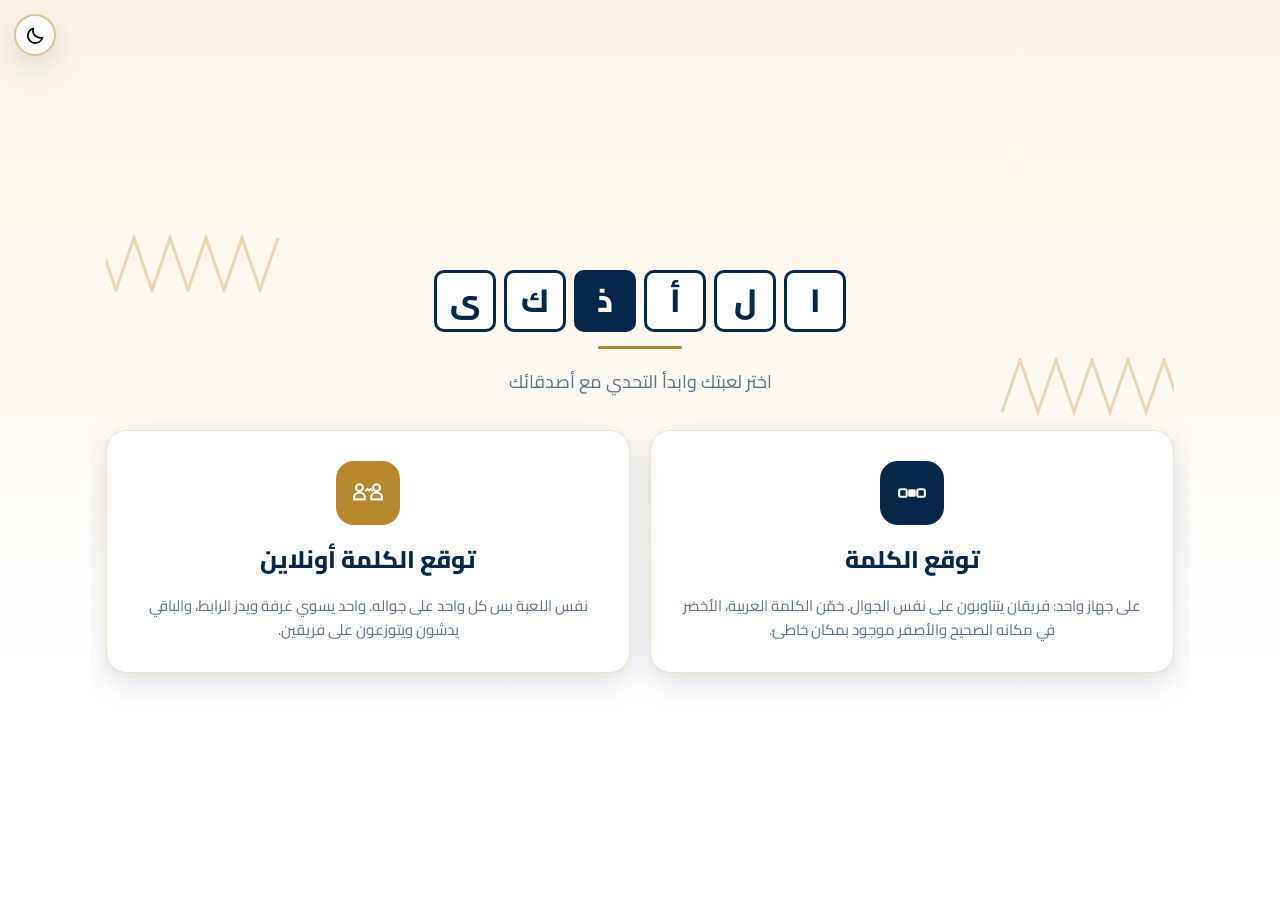
==== commit 8225827f: "Rename game to "توقع الكلمة", add win celebration, how-to-play, settings persistence Renamed the wor" ====
--- a/kuwait-quiz/index.html
+++ b/kuwait-quiz/index.html
@@ -63,7 +63,7 @@
               <rect x="19" y="10.5" width="7" height="7" rx="1.5" fill="none" stroke="currentColor" stroke-width="2" />
             </svg>
           </div>
-          <h2>احزر الكلمة</h2>
+          <h2>توقع الكلمة</h2>
           <p>
             على جهاز واحد: فريقان يتناوبون على نفس الجوال. خمّن الكلمة
             العربية، الأخضر في مكانه الصحيح والأصفر موجود بمكان خاطئ.
@@ -99,7 +99,7 @@
               />
             </svg>
           </div>
-          <h2>احزر الكلمة أونلاين</h2>
+          <h2>توقع الكلمة أونلاين</h2>
           <p>
             نفس اللعبة بس كل واحد على جواله. واحد يسوي غرفة ويدز الرابط،
             والباقي يدشون ويتوزعون على فريقين.
--- a/kuwait-quiz/style.css
+++ b/kuwait-quiz/style.css
@@ -29,6 +29,13 @@
      المزاج بعدين ينتغيّرون من مكان واحد بدل ما نلاحق عشرين موضع */
   --surface-soft: #f8f1e3;
   --border-soft: #d9c193;
+  /* حواف الأمان (النوتش وشريط الهوم) عبر متغيّرات بدل env() مباشرة بكل موضع:
+     env() ترجّع صفراً دايماً على متصفح سطح المكتب، فبالمتغيّر يقدر الاختبار يحقن
+     قيم جهاز حقيقي ويتأكد إن الواجهة تبتعد عنها فعلاً */
+  --safe-top: env(safe-area-inset-top, 0px);
+  --safe-bottom: env(safe-area-inset-bottom, 0px);
+  --safe-left: env(safe-area-inset-left, 0px);
+  --safe-right: env(safe-area-inset-right, 0px);
 }
 
 :root[data-theme="dark"] {
@@ -78,6 +85,9 @@
   color: inherit;
 }
 
+/* الحشو يحترم حواف الأمان (النوتش وشريط الهوم). لازم صراحةً لأن viewport-fit=cover
+   بالـmeta يأمر المتصفح يرسم تحتهم — وبالوضع العرضي النوتش يجي على جنب الشاشة فيغطي
+   عمود كامل من الواجهة. max() تضمن إن الحشو ما يقل عن الأصلي بالأجهزة اللي بلا حواف */
 .page {
   flex: 1;
   min-height: 0;
@@ -85,6 +95,9 @@
   max-width: 1100px;
   margin: 0 auto;
   padding: 14px 16px;
+  padding-inline-start: max(16px, var(--safe-right));
+  padding-inline-end: max(16px, var(--safe-left));
+  padding-bottom: max(14px, var(--safe-bottom));
   display: flex;
   flex-direction: column;
   gap: 14px;
@@ -94,6 +107,9 @@
 @media (max-width: 400px) {
   .page {
     padding: 10px;
+    padding-inline-start: max(10px, var(--safe-right));
+    padding-inline-end: max(10px, var(--safe-left));
+    padding-bottom: max(10px, var(--safe-bottom));
     gap: 10px;
   }
 }
@@ -163,11 +179,29 @@
   margin-inline-end: 5px;
 }
 
+/* ===== أيقونات الواجهة =====
+   بديل الإيموجي بأدوات التحكم. المقاس بالـem وvertical-align بدل flex عشان تقعد
+   داخل صندوق السطر الموجود بالضبط — أي flex/gap هني كان بيغيّر ارتفاعات مضبوطة
+   بشاشة اللعب. نفس أسلوب .topbar-mark المُثبت إنه ما غيّر ولا بكسل */
+.ui-icon {
+  height: 1.05em;
+  width: 1.05em;
+  vertical-align: -0.2em;
+  flex-shrink: 0;
+}
+
+/* الأزرار اللي محتواها flex أصلاً (زر الثيم) ما تحتاج المحاذاة */
+.theme-toggle-btn .ui-icon {
+  vertical-align: 0;
+  height: 55%;
+  width: 55%;
+}
+
 /* ===== Theme toggle ===== */
 .theme-toggle-btn {
   position: fixed;
-  top: 14px;
-  left: 14px;
+  top: max(14px, var(--safe-top));
+  left: max(14px, var(--safe-left));
   z-index: 999;
   width: 42px;
   height: 42px;
@@ -192,8 +226,8 @@
     width: 36px;
     height: 36px;
     font-size: 15px;
-    top: 10px;
-    left: 10px;
+    top: max(10px, var(--safe-top));
+    left: max(10px, var(--safe-left));
   }
 }
 
@@ -203,7 +237,10 @@
   gap: 8px;
 }
 
-.theme-toggle-inline {
+/* .howto-btn (زر "طريقة اللعب") يشارك نفس المقاس والشكل — يحمل class="theme-toggle-btn
+   howto-btn" بالـHTML مباشرة (بلا تدخّل JS زي زر الثيم، لأنه ثابت مكانه من البداية) */
+.theme-toggle-inline,
+.howto-btn {
   position: static;
   width: 38px;
   height: 38px;
@@ -211,14 +248,17 @@
   background: rgba(255, 255, 255, 0.12);
   color: var(--white-fixed);
   box-shadow: none;
-}
-
-.theme-toggle-inline:hover {
+  font-weight: 800;
+}
+
+.theme-toggle-inline:hover,
+.howto-btn:hover {
   background: rgba(255, 255, 255, 0.22);
 }
 
 @media (max-width: 400px) {
-  .theme-toggle-inline {
+  .theme-toggle-inline,
+  .howto-btn {
     width: 34px;
     height: 34px;
   }
@@ -573,6 +613,16 @@
   line-height: 1.6;
 }
 
+/* ===== أغلفة شاشة الإعداد =====
+   بالوضع الطولي تختفي تماماً من التخطيط (display:contents)، فأولادها يصيرون أولاد
+   مباشرين للبطاقة زي ما كانوا قبل ما نلفّهم — صفر فرق بالشكل. بالوضع العرضي بس
+   تتحوّل لأعمدة حقيقية (شوف بلوك orientation:landscape) */
+.setup-head,
+.setup-col,
+.setup-foot {
+  display: contents;
+}
+
 /* ===== Team setup ===== */
 .team-setup-list {
   display: flex;
@@ -614,7 +664,9 @@
 }
 
 .team-chip.current {
-  outline: 3px solid var(--yellow);
+  /* ذهبي مو أصفر: الأصفر معناه محجوز داخل اللعبة ("الحرف بمكان آخر")، فاستخدامه
+     هني كان يخلي اللون الواحد يحمل معنيين بنفس الشاشة */
+  outline: 3px solid var(--gold);
   outline-offset: 2px;
 }
 
@@ -665,7 +717,9 @@
   padding: 10px 14px;
   text-align: center;
   font-weight: 700;
-  color: var(--blue-700);
+  color: var(--navy);
+  /* شريط ذهبي بجهة البداية — ينرسم كظل داخلي عشان ما يزيد عرض الصندوق */
+  box-shadow: inset -3px 0 0 var(--gold);
 }
 
 .abilities-row {
@@ -741,6 +795,8 @@
   border-radius: 16px;
   background: linear-gradient(135deg, var(--blue-700), var(--navy-fixed));
   color: var(--white-fixed);
+  /* شريط ذهبي علوي — نفس ذهبي الشريط العلوي، وينرسم كظل فما يزيد الارتفاع */
+  box-shadow: inset 0 4px 0 var(--gold);
 }
 
 .winner-banner h2 {
@@ -771,6 +827,153 @@
   color: #0c2036;
 }
 
+/* ===== نافذة "طريقة اللعب" ===== */
+/* الطبقة والبطاقة تُلحقان بـbody مباشرة (خارج .page)، فوجودها ما يمس قياسات أي
+   شاشة لعب — تماماً زي .celebrate-overlay فوق */
+.howto-overlay {
+  position: fixed;
+  inset: 0;
+  z-index: 1001;
+  display: flex;
+  align-items: center;
+  justify-content: center;
+  padding: 16px;
+  background: rgba(6, 38, 74, 0.55);
+  overflow-y: auto;
+}
+
+.howto-card {
+  background: var(--white);
+  border-radius: var(--radius);
+  box-shadow: var(--shadow);
+  max-width: 480px;
+  width: 100%;
+  max-height: 88vh;
+  display: flex;
+  flex-direction: column;
+  padding: 20px;
+  gap: 14px;
+}
+
+.howto-head {
+  display: flex;
+  align-items: center;
+  justify-content: space-between;
+}
+
+.howto-head h2 {
+  margin: 0;
+  font-size: 20px;
+}
+
+.howto-close {
+  width: 32px;
+  height: 32px;
+  border-radius: 50%;
+  border: none;
+  background: var(--surface-soft);
+  color: var(--ink);
+  font-size: 20px;
+  line-height: 1;
+  cursor: pointer;
+}
+
+.howto-body {
+  overflow-y: auto;
+  display: flex;
+  flex-direction: column;
+  gap: 16px;
+}
+
+.howto-body h3 {
+  margin: 0 0 6px;
+  font-size: 15px;
+  color: var(--gold);
+}
+
+.howto-body p {
+  margin: 0;
+  line-height: 1.7;
+}
+
+.howto-tiles {
+  display: flex;
+  gap: 6px;
+  margin-bottom: 8px;
+}
+
+.howto-list {
+  list-style: none;
+  margin: 0 0 8px;
+  padding: 0;
+  display: flex;
+  flex-direction: column;
+  gap: 8px;
+}
+
+.howto-ico {
+  display: inline-flex;
+  color: var(--gold);
+}
+
+/* ===== احتفال الفوز النهائي: كونفيتي + ألعاب نارية ===== */
+/* عنصر مستقل يُلحَق بـbody عند إعلان الفوز — position:fixed خارج تدفّق الصفحة،
+   فما يقدر يزيد ارتفاع ولا يسبب تمرير أفقي مهما كان عدد القطع بداخله. */
+.celebrate-overlay {
+  position: fixed;
+  inset: 0;
+  overflow: hidden;
+  pointer-events: none;
+  z-index: 1000;
+}
+
+.confetti-piece {
+  position: absolute;
+  top: -14px;
+  width: 8px;
+  height: 14px;
+  border-radius: 2px;
+  animation-name: confetti-fall;
+  animation-timing-function: linear;
+  animation-fill-mode: forwards;
+}
+
+@keyframes confetti-fall {
+  to {
+    transform: translateY(112vh) rotate(var(--spin, 360deg));
+    opacity: 0;
+  }
+}
+
+.firework-particle {
+  position: absolute;
+  width: 6px;
+  height: 6px;
+  border-radius: 50%;
+  animation-name: firework-burst;
+  animation-timing-function: ease-out;
+  animation-fill-mode: forwards;
+}
+
+@keyframes firework-burst {
+  0% {
+    transform: translate(0, 0) scale(1);
+    opacity: 1;
+  }
+  100% {
+    transform: translate(var(--dx, 0), var(--dy, 0)) scale(0.3);
+    opacity: 0;
+  }
+}
+
+/* من يفضّل تقليل الحركة: نلغي الحركة بالكامل ونخفي القطع فوراً بدل ما تتراكم ثابتة */
+@media (prefers-reduced-motion: reduce) {
+  .confetti-piece,
+  .firework-particle {
+    display: none;
+  }
+}
+
 /* ===== Wordle ===== */
 /* اللوح والأدوات: فوق بعض بالوضع الطولي، وجنب بعض بالعرضي (شوف بلوك landscape).
    flex:1 + min-height:0 هي اللي تخلي الشبكة تاخذ الباقي بالضبط بدون ما تفيض */
@@ -781,6 +984,26 @@
   flex: 1;
   min-height: 0;
   padding: 12px;
+  position: relative;
+  overflow: hidden;
+}
+
+/* زخرفة السدو بزاوية بطاقة اللعب — نفس نقش الرئيسية، خارج مسار التخطيط تماماً
+   (position:absolute) وبلا تفاعل، فما تكلّف ولا بكسل من مساحة الشبكة */
+.wrap-motif {
+  position: absolute;
+  bottom: 6px;
+  inset-inline-start: 8px;
+  width: 120px;
+  height: 30px;
+  color: var(--gold);
+  opacity: 0.09;
+  pointer-events: none;
+  z-index: 0;
+}
+
+:root[data-theme="dark"] .wrap-motif {
+  opacity: 0.14;
 }
 
 /* الفئات + نص الجولة + المؤقّت + البوق + دليل الألوان + المساعدات + السجل —
@@ -993,7 +1216,8 @@
 .wordle-legend .lg {
   width: 9px;
   height: 9px;
-  border-radius: 50%;
+  /* مربّع صغير مو دائرة: الدليل يشرح خانات الشبكة، فيتكلم بنفس شكلها */
+  border-radius: 3px;
   display: inline-block;
   flex-shrink: 0;
 }
@@ -1049,6 +1273,47 @@
 
 .wordle-tile.filled {
   border-color: var(--blue-600);
+}
+
+/* الخانة الفاضية تاخذ عمقاً خفيفاً بدل ما تكون مسطّحة — ظل داخلي، بلا كلفة تخطيط */
+.wordle-tile {
+  box-shadow: inset 0 1px 0 rgba(255, 255, 255, 0.55), inset 0 -1px 2px rgba(6, 38, 74, 0.05);
+}
+
+:root[data-theme="dark"] .wordle-tile {
+  box-shadow: inset 0 1px 0 rgba(255, 255, 255, 0.06), inset 0 -1px 2px rgba(0, 0, 0, 0.25);
+}
+
+/* كشف الصف المُرسَل: الخانات تنقلب وحدة ورا الثانية — نفس حركة الشعار بالرئيسية،
+   فتصير الحركة توقيع اللعبة مو زينة عشوائية. transform بس، صفر كلفة تخطيط.
+   التأخير لكل خانة يجي من renderGrid عبر --reveal-delay */
+@media (prefers-reduced-motion: no-preference) {
+  .wordle-tile.reveal {
+    animation: tile-reveal 0.4s ease-out backwards;
+    animation-delay: var(--reveal-delay, 0s);
+  }
+}
+
+@keyframes tile-reveal {
+  0% {
+    transform: rotateX(-90deg);
+  }
+  60% {
+    transform: rotateX(10deg);
+  }
+  100% {
+    transform: rotateX(0);
+  }
+}
+
+/* طيف تلميح "اكشف حرف": الحرف بمكانه الصح بس مو مكتوب — اللاعب حر يكتبه أو يكتب
+   غيره. أخضر لأن دليل الألوان يقول أخضر = مكانه صحيح، ومتقطّع عشان ما ينلخبط مع
+   حرف مكتوب فعلاً. الحد يبقى 2px والمقاسات ما تنلمس */
+.wordle-tile.ghost {
+  border-style: dashed;
+  border-color: var(--green);
+  color: var(--green);
+  opacity: 0.55;
 }
 
 .wordle-tile.green {
@@ -1302,6 +1567,11 @@
 @media (orientation: landscape) and (max-height: 600px) {
   .page {
     padding: 6px 10px;
+    /* الاختصار فوق يمسح حشو حواف الأمان، فنرجّعه — وبالوضع العرضي هو الأهم أصلاً
+       لأن النوتش يجي على جنب الشاشة مباشرة فوق الكيبورد */
+    padding-inline-start: max(10px, var(--safe-right));
+    padding-inline-end: max(10px, var(--safe-left));
+    padding-bottom: max(6px, var(--safe-bottom));
     gap: 6px;
   }
 
@@ -1319,7 +1589,7 @@
      بعمودها الخاص، فتصير الشبكة عمود خاص فيها بس (كل الارتفاع لها) وكذا الكيبورد */
   .wordle-wrap {
     display: grid;
-    grid-template-columns: minmax(0, 1fr) minmax(150px, 210px) minmax(0, 1fr);
+    grid-template-columns: minmax(0, 1fr) minmax(125px, 160px) minmax(0, 1fr);
     grid-template-rows: auto minmax(0, 1fr);
     grid-template-areas:
       "grid info score"
@@ -1396,17 +1666,96 @@
     max-height: 34px;
   }
 
+  /* ما نخلي القائمة حاوية تمرير: بقواعد الفلكس، أي عنصر يصير حاوية تمرير يفقد حده
+     الأدنى التلقائي (min-height:auto يصير صفر)، فينسحق تحت flex-shrink — وهذا اللي
+     كان يخلي ٢٠ فئة تنحشر بعشرة بكسل. البطاقة نفسها تمرّر، فمجال تمرير واحد يكفي */
   #wordle-category-list,
   #online-category-list {
-    max-height: 90px;
+    flex: 0 0 auto;
+    padding: 5px;
+    border: 1px solid var(--border-soft);
+    border-radius: 12px;
+  }
+
+  /* ===== شاشة الإعداد بعمودين =====
+     المحتوى بعمود واحد يطلع ~٦٠٥px مقابل ٢٧٦–٣٥٨ متاحة، فزر البدء كان يقعد تحت
+     الشاشة بـ١٩٠px بدون أي إشارة إنه موجود.
+     الصف الأوسط ياخذ الباقي (minmax(0,1fr)) والعمودان يمرّرون داخل نفسهم، فصف
+     الأزرار يقعد مثبّت بالأسفل ودايماً ظاهر. عمود الفئات أوسع لأنه الأطول محتوى */
+  #wordle-setup-screen {
+    display: grid;
+    grid-template-columns: 1fr 1.5fr;
+    grid-template-areas:
+      "head head"
+      "cola colb"
+      "foot foot";
+    grid-template-rows: auto minmax(0, 1fr) auto;
+    gap: 6px 14px;
+    overflow: hidden;
+  }
+
+  #wordle-setup-screen .setup-col {
     overflow-y: auto;
-    padding: 5px;
-    border: 1px solid var(--surface-soft);
-    border-radius: 12px;
-  }
-
+    /* صريح لأن overflow يلغي الحد الأدنى التلقائي — بدونه ينسحق زي ما انسحقت
+       قائمة الفئات قبل */
+    min-height: 0;
+  }
+
+  /* زر البدء ورابط الأونلاين جنب بعض بدل ما ياخذون سطرين وفاصل بينهم */
+  #wordle-setup-screen .setup-foot {
+    flex-direction: row;
+    align-items: stretch;
+    gap: 10px;
+  }
+
+  #wordle-setup-screen .setup-foot .online-divider {
+    display: none;
+  }
+
+  #wordle-setup-screen .setup-foot .btn {
+    flex: 1 1 0;
+    padding: 9px 12px;
+    font-size: 14px;
+  }
+
+  /* اللوبي: عمودان بدون تثبيت صفوف — البطاقة نفسها تمرّر لأن فوقها رمز الغرفة
+     وقائمة اللاعبين، فتقسيمها لمناطق ثابتة يعقّدها بلا فايدة */
+  #online-host-controls {
+    display: grid;
+    grid-template-columns: 1fr 1.5fr;
+    grid-template-areas: "cola colb" "foot foot";
+    align-content: start;
+    gap: 8px 14px;
+  }
+
+  .setup-head { grid-area: head; }
+  .setup-foot { grid-area: foot; }
+  .setup-col:nth-of-type(1) { grid-area: cola; }
+  .setup-col:nth-of-type(2) { grid-area: colb; }
+
+  .setup-head,
+  .setup-col,
+  .setup-foot {
+    display: flex;
+    flex-direction: column;
+    gap: 8px;
+    min-width: 0;
+  }
+
+  /* العنوان الفرعي الشارح يختفي — المساحة الرأسية أغلى منه بهالوضع */
+  .setup-intro {
+    display: none;
+  }
+
+  #wordle-setup-screen h2,
+  #online-host-controls h2 {
+    font-size: 17px;
+    margin: 0;
+  }
+
+  /* ارتفاع الشريط يحدّده زر الثيم مو النص، فتنحيفه يبدأ من الزر */
   .topbar {
-    padding: 4px 10px;
+    padding: 3px 10px;
   }
 
   .topbar h1 {
@@ -1414,14 +1763,14 @@
   }
 
   .topbar .home-link {
-    padding: 3px 8px;
+    padding: 2px 8px;
     font-size: 11px;
   }
 
   .theme-toggle-inline {
-    width: 28px;
-    height: 28px;
-    font-size: 13px;
+    width: 22px;
+    height: 22px;
+    font-size: 11px;
   }
 
   #wordle-subtitle,
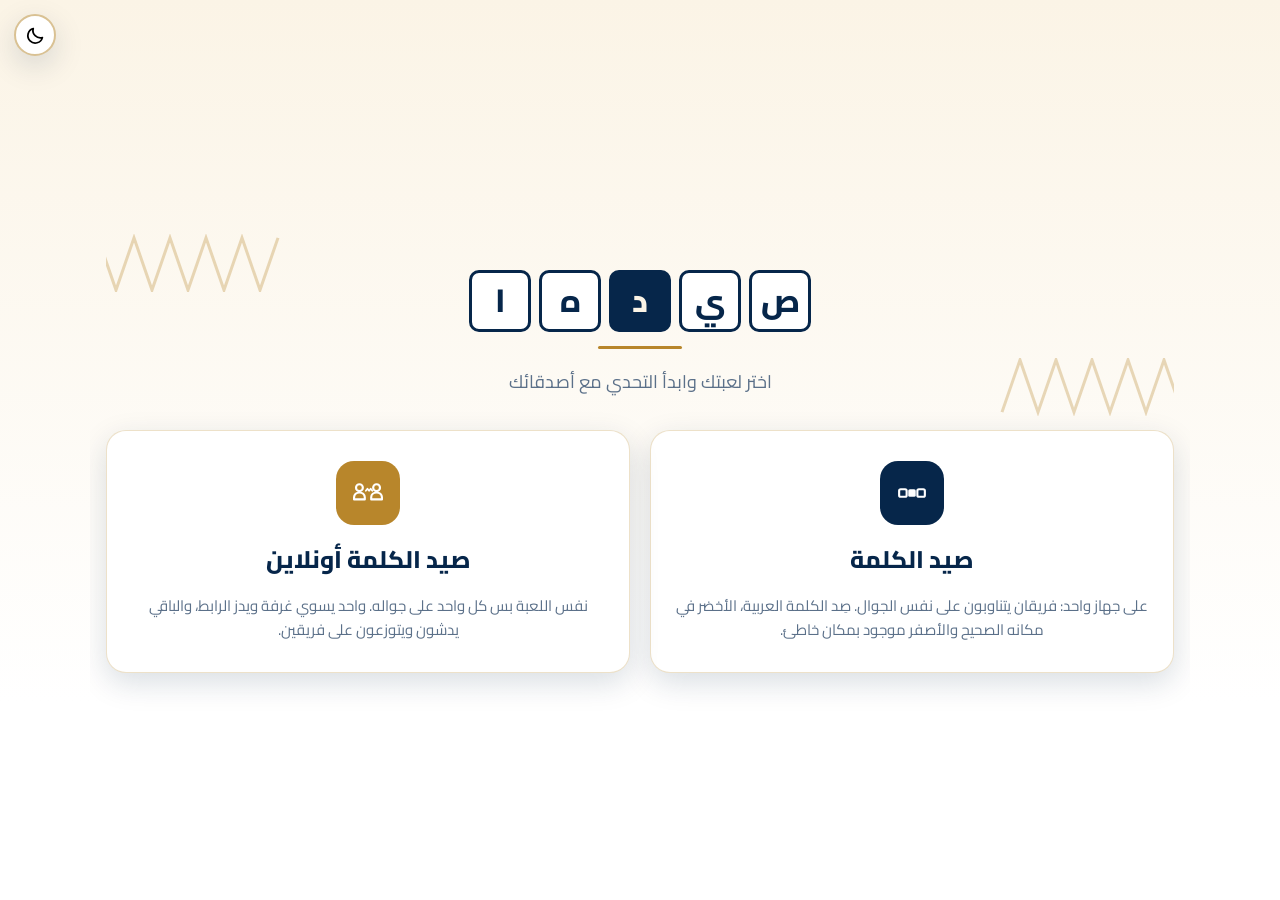
==== commit fd2ca243: "rename to صيدها, add live potential-score next to attempts Two user-requested changes to the Kuwaiti" ====
--- a/kuwait-quiz/index.html
+++ b/kuwait-quiz/index.html
@@ -15,8 +15,39 @@
       name="viewport"
       content="width=device-width, initial-scale=1, maximum-scale=1, user-scalable=no, viewport-fit=cover"
     />
-    <title>الأذكى - ألعاب تحدي المعلومات والكلمات</title>
+    <title>صيدها - لعبة كلمات كويتية</title>
     <link rel="icon" href="logo.svg" type="image/svg+xml" />
+
+    <!-- التثبيت على الشاشة الرئيسية والعمل بلا نت -->
+    <link rel="manifest" href="manifest.json" />
+    <link rel="apple-touch-icon" href="icons/apple-touch-icon-180.png" />
+    <meta name="apple-mobile-web-app-capable" content="yes" />
+    <meta name="mobile-web-app-capable" content="yes" />
+    <meta name="apple-mobile-web-app-status-bar-style" content="default" />
+    <meta name="apple-mobile-web-app-title" content="صيدها" />
+    <meta name="theme-color" content="#fbf4e6" media="(prefers-color-scheme: light)" />
+    <meta name="theme-color" content="#0a1626" media="(prefers-color-scheme: dark)" />
+
+    <!-- بطاقة المعاينة عند مشاركة الرابط (واتساب/تويتر). الروابط مطلقة عمداً —
+         واتساب ما يقرأ الروابط النسبية -->
+    <meta
+      name="description"
+      content="لعبة كويتية للحفلات: فريقان يتناوبون على صيد كلمة عربية سرية من فئات متنوّعة — على جهاز واحد أو أونلاين مع ربعك."
+    />
+    <meta property="og:type" content="website" />
+    <meta property="og:site_name" content="صيدها" />
+    <meta property="og:locale" content="ar_AR" />
+    <meta property="og:title" content="صيدها — لعبة كلمات كويتية" />
+    <meta
+      property="og:description"
+      content="فريقان يتناوبون على صيد كلمة عربية سرية من فئات متنوّعة — على جهاز واحد أو أونلاين مع ربعك."
+    />
+    <meta property="og:url" content="https://lomi222222.github.io/padel-rush/kuwait-quiz/" />
+    <meta property="og:image" content="https://lomi222222.github.io/padel-rush/kuwait-quiz/og-image.png" />
+    <meta property="og:image:width" content="1200" />
+    <meta property="og:image:height" content="630" />
+    <meta name="twitter:card" content="summary_large_image" />
+
     <link rel="stylesheet" href="style.css" />
   </head>
   <body class="home-page">
@@ -40,14 +71,13 @@
         </svg>
 
         <h1 class="brand-mark">
-          <span class="sr-only">الأذكى</span>
+          <span class="sr-only">صيدها</span>
           <button type="button" class="brand-tiles replay" aria-label="حرّك الشعار">
+            <span class="brand-tile" aria-hidden="true">ص</span>
+            <span class="brand-tile" aria-hidden="true">ي</span>
+            <span class="brand-tile brand-tile--accent" aria-hidden="true">د</span>
+            <span class="brand-tile" aria-hidden="true">ه</span>
             <span class="brand-tile" aria-hidden="true">ا</span>
-            <span class="brand-tile" aria-hidden="true">ل</span>
-            <span class="brand-tile" aria-hidden="true">أ</span>
-            <span class="brand-tile brand-tile--accent" aria-hidden="true">ذ</span>
-            <span class="brand-tile" aria-hidden="true">ك</span>
-            <span class="brand-tile" aria-hidden="true">ى</span>
           </button>
         </h1>
         <div class="hero-rule"></div>
@@ -63,9 +93,9 @@
               <rect x="19" y="10.5" width="7" height="7" rx="1.5" fill="none" stroke="currentColor" stroke-width="2" />
             </svg>
           </div>
-          <h2>توقع الكلمة</h2>
+          <h2>صيد الكلمة</h2>
           <p>
-            على جهاز واحد: فريقان يتناوبون على نفس الجوال. خمّن الكلمة
+            على جهاز واحد: فريقان يتناوبون على نفس الجوال. صِد الكلمة
             العربية، الأخضر في مكانه الصحيح والأصفر موجود بمكان خاطئ.
           </p>
         </a>
@@ -99,7 +129,7 @@
               />
             </svg>
           </div>
-          <h2>توقع الكلمة أونلاين</h2>
+          <h2>صيد الكلمة أونلاين</h2>
           <p>
             نفس اللعبة بس كل واحد على جواله. واحد يسوي غرفة ويدز الرابط،
             والباقي يدشون ويتوزعون على فريقين.
@@ -109,6 +139,7 @@
     </main>
 
     <script src="js/theme.js" defer></script>
+    <script src="js/pwa.js" defer></script>
     <script src="js/brand.js" defer></script>
   </body>
 </html>
--- a/kuwait-quiz/style.css
+++ b/kuwait-quiz/style.css
@@ -36,6 +36,9 @@
   --safe-bottom: env(safe-area-inset-bottom, 0px);
   --safe-left: env(safe-area-inset-left, 0px);
   --safe-right: env(safe-area-inset-right, 0px);
+  /* سهم القوائم المنسدلة — نرسمه بأنفسنا لأن مظهر النظام ملغى (شوف
+     .round-time-select). لونه يتبع --ink فينقلب مع الوضع الليلي */
+  --select-arrow: url("data:image/svg+xml,%3Csvg xmlns='http://www.w3.org/2000/svg' viewBox='0 0 12 8'%3E%3Cpath d='M1 1.5 6 6.5 11 1.5' fill='none' stroke='%230c2036' stroke-width='2' stroke-linecap='round' stroke-linejoin='round'/%3E%3C/svg%3E");
 }
 
 :root[data-theme="dark"] {
@@ -51,6 +54,7 @@
   --sand-line: rgba(224, 179, 84, 0.3);
   --surface-soft: #241d14;
   --border-soft: #a08a5e;
+  --select-arrow: url("data:image/svg+xml,%3Csvg xmlns='http://www.w3.org/2000/svg' viewBox='0 0 12 8'%3E%3Cpath d='M1 1.5 6 6.5 11 1.5' fill='none' stroke='%23eaf1fb' stroke-width='2' stroke-linecap='round' stroke-linejoin='round'/%3E%3C/svg%3E");
 }
 
 * {
@@ -499,7 +503,6 @@
   .brand-tiles.replay .brand-tile:nth-child(3) { animation-delay: 0.19s; }
   .brand-tiles.replay .brand-tile:nth-child(4) { animation-delay: 0.26s; }
   .brand-tiles.replay .brand-tile:nth-child(5) { animation-delay: 0.33s; }
-  .brand-tiles.replay .brand-tile:nth-child(6) { animation-delay: 0.4s; }
 }
 
 @keyframes brand-tile-flip {
@@ -513,7 +516,7 @@
   }
 }
 
-/* نص للقارئ الصوتي بس: يقرا "الأذكى" كلمة وحدة بدل ما يهجّي الخانات حرف حرف */
+/* نص للقارئ الصوتي بس: يقرا "صيدها" كلمة وحدة بدل ما يهجّي الخانات حرف حرف */
 .sr-only {
   position: absolute;
   width: 1px;
@@ -1189,6 +1192,28 @@
   font-size: 13px;
   font-weight: 700;
   line-height: 1.4;
+}
+
+/* «خلال ٦ محاولات · ٦٠٠ نقطة» — مجموعة وحدة ما تنكسر، عشان رقم النقاط ما ينفصل
+   عن المحاولات لو لفّ السطر. داخل نفس فقرة العنوان عمداً: ولا صندوق جديد */
+.round-tail {
+  white-space: nowrap;
+}
+
+/* النقاط اللي بياخذها لو حزرها بالمحاولة الجاية — تنقص مع كل مساعدة */
+.round-points {
+  color: var(--gold);
+  font-weight: 800;
+}
+
+.round-points::before {
+  content: "· ";
+  color: var(--muted);
+  font-weight: 700;
+}
+
+.round-points:empty {
+  display: none;
 }
 
 /* دليل الألوان: ثلاث حبّات صغيرة بنقطة ملوّنة بدال ثلاث أسطر نص */
@@ -2109,11 +2134,22 @@
   font-size: 15px;
   font-weight: 700;
   padding: 10px 12px;
+  /* مساحة لسهم القائمة على اليسار (نهاية السطر بالعربي) */
+  padding-left: 34px;
   border-radius: 12px;
   border: 2px solid var(--border-soft);
-  background: var(--white);
   color: var(--ink);
   width: 100%;
+  /* سفاري بالآيفون كان يرسم القائمة فاضية — ما يبين فيها الاختيار إطلاقاً، لأنه
+     يعتمد على رسم النظام للعنصر مع ستايل مخصص. نلغي مظهر النظام ونرسم النص
+     والسهم بأنفسنا، فالاختيار يبين بنفس الشكل على كل المتصفحات */
+  -webkit-appearance: none;
+  appearance: none;
+  background-color: var(--white);
+  background-image: var(--select-arrow);
+  background-repeat: no-repeat;
+  background-position: left 12px center;
+  background-size: 12px 8px;
 }
 
 .round-timer {
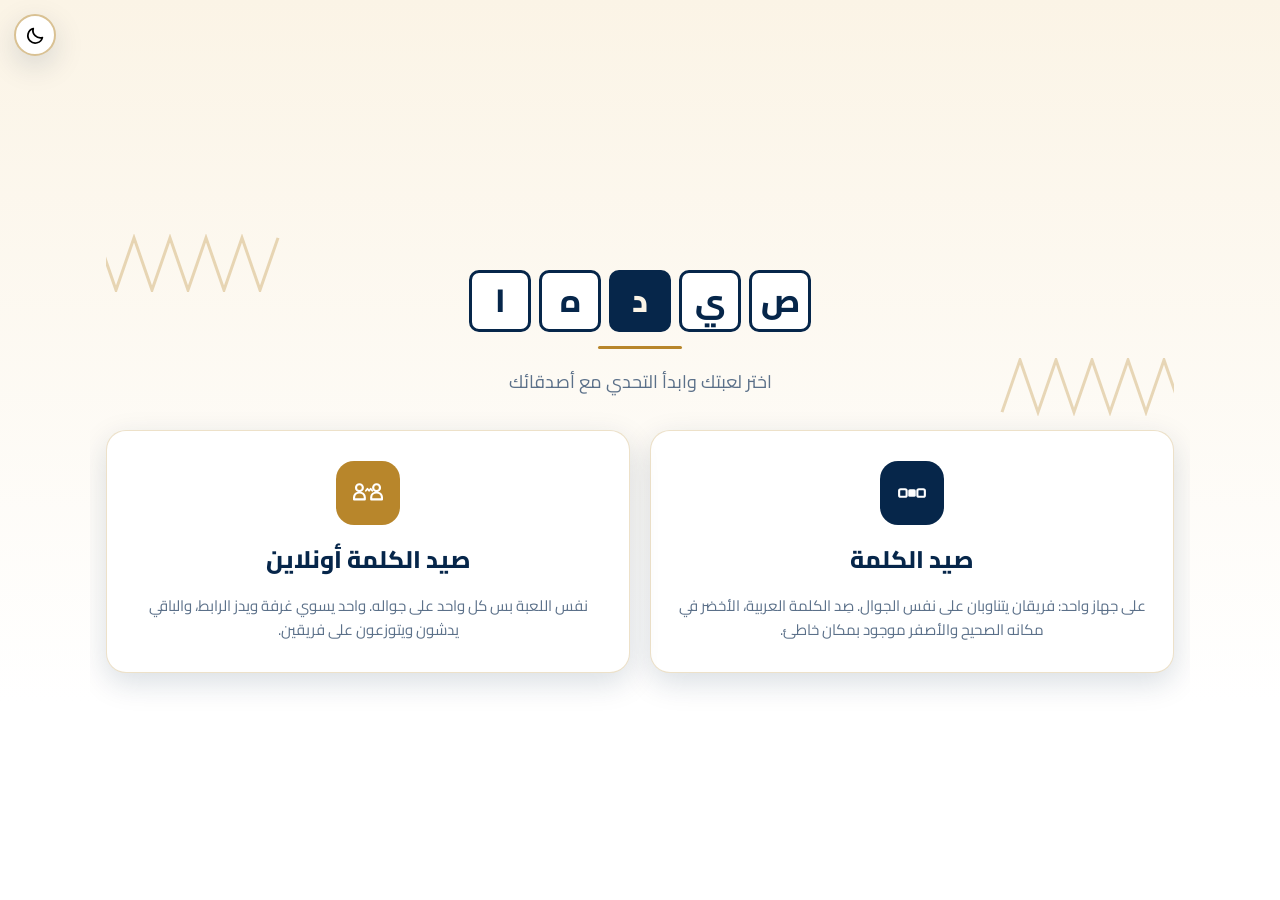
==== commit 50a30173: "halve the hint prices and let the host set the boq count every hint now costs half what it did: the " ====
--- a/kuwait-quiz/index.html
+++ b/kuwait-quiz/index.html
@@ -32,7 +32,7 @@
          واتساب ما يقرأ الروابط النسبية -->
     <meta
       name="description"
-      content="لعبة كويتية للحفلات: فريقان يتناوبون على صيد كلمة عربية سرية من فئات متنوّعة — على جهاز واحد أو أونلاين مع ربعك."
+      content="لعبة كويتية للحفلات: فريقان يتناوبان على صيد كلمة عربية سرية من فئات متنوّعة — على جهاز واحد أو أونلاين مع ربعك."
     />
     <meta property="og:type" content="website" />
     <meta property="og:site_name" content="صيدها" />
@@ -40,7 +40,7 @@
     <meta property="og:title" content="صيدها — لعبة كلمات كويتية" />
     <meta
       property="og:description"
-      content="فريقان يتناوبون على صيد كلمة عربية سرية من فئات متنوّعة — على جهاز واحد أو أونلاين مع ربعك."
+      content="فريقان يتناوبان على صيد كلمة عربية سرية من فئات متنوّعة — على جهاز واحد أو أونلاين مع ربعك."
     />
     <meta property="og:url" content="https://lomi222222.github.io/padel-rush/kuwait-quiz/" />
     <meta property="og:image" content="https://lomi222222.github.io/padel-rush/kuwait-quiz/og-image.png" />
@@ -95,7 +95,7 @@
           </div>
           <h2>صيد الكلمة</h2>
           <p>
-            على جهاز واحد: فريقان يتناوبون على نفس الجوال. صِد الكلمة
+            على جهاز واحد: فريقان يتناوبان على نفس الجوال. صِد الكلمة
             العربية، الأخضر في مكانه الصحيح والأصفر موجود بمكان خاطئ.
           </p>
         </a>
--- a/kuwait-quiz/style.css
+++ b/kuwait-quiz/style.css
@@ -174,6 +174,25 @@
   background: rgba(255, 255, 255, 0.22);
 }
 
+/* "إنهاء اللعبة" بالشريط — يبدّل رابط "القائمة الرئيسية" أثناء اللعب، فياخذ
+   نفس شكله بالضبط عشان الشريط ما يتحرّك ولا يتغيّر ارتفاعه بينهما */
+.btn-topbar-end {
+  background: rgba(255, 255, 255, 0.12);
+  border: 1px solid rgba(255, 255, 255, 0.35);
+  color: var(--white-fixed);
+  padding: 8px 16px;
+  border-radius: 999px;
+  font-weight: 700;
+  font-size: 14px;
+  white-space: nowrap;
+  cursor: pointer;
+  font-family: inherit;
+}
+
+.btn-topbar-end:hover {
+  background: rgba(255, 255, 255, 0.22);
+}
+
 /* العلامة المصغّرة جنب اسم اللعبة بالشريط. مقاسها بالـem عشان تتقلّص لحالها مع
    تصغير خط الشريط بالشاشات القصيرة، و inline (مو flex) عشان ما تغيّر ارتفاع السطر */
 .topbar-mark {
@@ -692,10 +711,42 @@
   margin-top: 4px;
 }
 
+/* أزرار ±٢٥ مخفية افتراضياً: حالة نادرة (تصحيح يدوي) وظهورها الدائم كان يربك
+   اللاعب الجديد ويوسّع حبّات الفرق. زر القلم يحط كلاس editing على اللوحة */
 .score-adjust-row {
-  display: flex;
+  display: none;
   gap: 6px;
   margin-top: 4px;
+}
+
+.scoreboard.editing .score-adjust-row {
+  display: flex;
+}
+
+.score-edit-btn {
+  flex-shrink: 0;
+  width: 36px;
+  height: 36px;
+  border-radius: 50%;
+  border: 2px solid var(--border-soft);
+  background: var(--white);
+  color: var(--muted);
+  display: flex;
+  align-items: center;
+  justify-content: center;
+  padding: 0;
+  cursor: pointer;
+}
+
+.score-edit-btn .ui-icon {
+  vertical-align: 0;
+  height: 55%;
+  width: 55%;
+}
+
+.score-edit-btn[aria-pressed="true"] {
+  border-color: var(--gold);
+  color: var(--gold);
 }
 
 .score-adjust-btn {
@@ -761,6 +812,98 @@
   font-weight: 800;
 }
 
+/* ===== شبكة بطاقات الفئات =====
+   محصورة بحاويتَي القائمة عمداً: حبّة «الكل» بصفّها المنفصل برّا القائمة،
+   فتظل بيضاوية مثل ما هي */
+#wordle-category-list,
+#online-category-list {
+  display: grid;
+  grid-template-columns: repeat(3, minmax(0, 1fr));
+  gap: 8px;
+}
+
+#wordle-category-list .category-chip,
+#online-category-list .category-chip {
+  position: relative;
+  flex-direction: column;
+  gap: 0;
+  padding: 0;
+  overflow: hidden;
+  border-radius: 14px;
+  /* غير المختارة تبهت — الفرق لازم يبان من نظرة وحدة لأن الاختيار متعدد */
+  opacity: 0.55;
+  transition: opacity 0.15s, border-color 0.15s;
+}
+
+#wordle-category-list .category-chip:has(input:checked),
+#online-category-list .category-chip:has(input:checked) {
+  opacity: 1;
+  border-color: var(--gold);
+}
+
+/* الـinput يغطّي البطاقة كاملة وهو شفاف: ينضغط باللمس وبالاختبارات، وما ينشاف.
+   ما نستخدم hidden — المخفي ما ينضغط */
+#wordle-category-list .category-chip input[type="checkbox"],
+#online-category-list .category-chip input[type="checkbox"] {
+  position: absolute;
+  inset: 0;
+  width: 100%;
+  height: 100%;
+  margin: 0;
+  opacity: 0;
+  cursor: pointer;
+  z-index: 1;
+}
+
+#wordle-category-list .cat-art,
+#online-category-list .cat-art {
+  display: flex;
+  align-items: center;
+  justify-content: center;
+  width: 100%;
+  padding: 10px 0 6px;
+  color: var(--navy);
+  background: var(--surface-soft);
+}
+
+#wordle-category-list .cat-art .ui-icon,
+#online-category-list .cat-art .ui-icon {
+  width: 26px;
+  height: 26px;
+}
+
+#wordle-category-list .cat-name,
+#online-category-list .cat-name {
+  display: block;
+  width: 100%;
+  padding: 5px 4px 6px;
+  font-size: 11px;
+  line-height: 1.25;
+  text-align: center;
+  border-top: 1px solid var(--border-soft);
+}
+
+/* علامة الاختيار من CSS مو من عقدة نصية — فحص يقارن نص الـlabel حرفياً باسم
+   الفئة، وأي حرف زايد بالـDOM يكسره */
+#wordle-category-list .category-chip:has(input:checked)::after,
+#online-category-list .category-chip:has(input:checked)::after {
+  content: "✓";
+  position: absolute;
+  top: 3px;
+  inset-inline-end: 5px;
+  font-size: 12px;
+  font-weight: 900;
+  line-height: 1;
+  color: var(--gold);
+}
+
+@media (max-width: 360px) {
+  #wordle-category-list,
+  #online-category-list {
+    grid-template-columns: repeat(2, minmax(0, 1fr));
+  }
+}
+
 .ability-btn {
   background: var(--white);
   border: 2px solid var(--border-soft);
@@ -1339,6 +1482,29 @@
   border-color: var(--green);
   color: var(--green);
   opacity: 0.55;
+}
+
+/* خانات الصف الحالي تنضغط عشان اللاعب يكتب بموضع بدل الترتيب */
+.wordle-tile.tappable {
+  cursor: pointer;
+}
+
+/* المؤشر: وين بيروح الحرف الجاي. بدون علامة ظاهرة تصير الميزة مخفية ما تنكتشف،
+   واللاعب ما يعرف ليش الحرف نزل بمكان غير الي يتوقعه */
+.wordle-tile.cursor {
+  border-color: var(--blue-600);
+  box-shadow: 0 0 0 2px var(--blue-300);
+}
+
+@media (prefers-reduced-motion: no-preference) {
+  .wordle-tile.cursor {
+    animation: tile-cursor 1.2s ease-in-out infinite;
+  }
+  @keyframes tile-cursor {
+    50% {
+      box-shadow: 0 0 0 2px transparent;
+    }
+  }
 }
 
 .wordle-tile.green {
@@ -1498,8 +1664,15 @@
 }
 
 /* ===== شاشات قصيرة: نضغط الإطار عشان الشبكة تاخذ نصيبها =====
-   الشبكة هي اللعبة، فالإطار (الكيبورد، اللوحة، الأزرار) هو اللي ينضغط مو هي */
-@media (max-height: 700px) {
+   الشبكة هي اللعبة، فالإطار (الكيبورد، اللوحة، الأزرار) هو اللي ينضغط مو هي.
+
+   الحد ٧٨٠ مو ٧٠٠: كان ٧٠٠ وطلعت فجوة بين ٧٠٠ و٨٠٠ — الشاشة أطول من ٧٠٠ فما
+   تاخذ الضغط، وأقصر من ٨٠٠ فما تسع الشبكة بدونه. فكانت أجهزة مثل ٣٦٠×٧٤٠
+   تنقص شبكتها ٢٨–٣٨ بكسل من ٧ صفوف فأكثر (٢٣٪ من بنك الكلمات)، بينما
+   ٣٧٥×٦٦٧ **الأقصر منها** يسع لأنه داخل الضغط.
+
+   و٧٨٠ مو ٨٠٠ عمداً: ٣٦٠×٨٠٠ يسع أصلاً، فما فيه سبب نخفي عنه دليل الألوان. */
+@media (max-height: 780px) {
   .topbar {
     padding: 8px 14px;
   }
@@ -1661,6 +1834,40 @@
     width: auto;
     min-height: 0;
     overflow: hidden;
+  }
+
+  /* ===== الكلمات الطويلة: الكيبورد ينزل تحت والشبكة تاخذ العرض =====
+     بالتخطيط الثلاثي الكيبورد ياخذ عموداً جنب الشبكة، فيقسم العرض نصّين: قِسناه
+     على ٨٤٤ فطلع للشبكة ٣١٤ بكسل بس ⇒ كلمة ١٥ خانة تطلع خانتها ١٨px وخطها ١٠
+     (أرضية الخط) — يعني الحرف يختفي.
+     وما فيه مساحة تُستعاد بإعادة التوزيع: الفراغ الكلي بالأعمدة الثلاثة ١٧ بكسل.
+     فالحل الوحيد إن الكيبورد ينزل تحت — نفس سبب كون الوضع الطولي أوضح.
+     ينطبق بـdata-wide-grid اللي تحطها sizeTiles لأن CSS ما يعرف طول الكلمة. */
+  .wordle-wrap[data-wide-grid] {
+    grid-template-columns: minmax(0, 1fr) minmax(125px, 160px);
+    /* صفّ الكيبورد بارتفاع صريح مو auto: الكيبورد جوّه `flex: 1 1 0`، ولو كان
+       صفّه auto ما لقى ارتفاعاً يتمدد فيه وانهار لصفر (المفاتيح موجودة بالـDOM
+       بس غير مرئية) */
+    grid-template-rows: auto minmax(0, 1fr) clamp(104px, 38vh, 150px);
+    /* عمود المعلومات يمتد للصفّين الأخيرين (جنب الكيبورد) مو للصف الأوسط بس:
+       محتواه ١٩٢px (سطر الجولة + الفئات + البوق + الدليل + المساعدات) والصف
+       الأوسط وحده يعطيه ١١٥ فتنقص أزرار المساعدات. والكيبورد ما يحتاج العرض
+       كله أصلاً، فالفراغ جنبه يروح للمعلومات */
+    grid-template-areas:
+      "score info"
+      "grid info"
+      "kb info";
+  }
+
+  /* صف النتيجة صار فوق الشبكة العريضة، فلولا الحد تمدّدت حبّات الفرق بعرضها كله */
+  .wordle-wrap[data-wide-grid] .score-row {
+    max-width: 420px;
+    margin-inline: auto;
+  }
+
+  /* الكيبورد بعرض الشاشة كاملاً ⇒ ما يحتاج ارتفاع الثلاثة أعمدة */
+  .wordle-wrap[data-wide-grid] .wordle-controls .keyboard {
+    max-height: 100%;
   }
 
   /* بدال ما نضبط ارتفاع الكيبورد بنقاط توقّف ثابتة (وهي تنكسر مع كل عرض عمود
@@ -2212,3 +2419,172 @@
   margin: -6px 0 0;
 }
 
+
+/* ===== التجربة التوجيهية =====
+   ترث شكل نافذة "طريقة اللعب" (.howto-*) وتضيف ما تحتاجه: شبكة وكيبورد مصغّرين.
+   الكيبورد هني أضيق من كيبورد اللعب لأن النافذة أضيق من الشاشة */
+.tutorial-body {
+  align-items: center;
+  gap: 12px;
+}
+
+.tutorial-say {
+  text-align: center;
+  font-weight: 700;
+  min-height: 3.4em; /* يثبّت ارتفاع النافذة فما تنطّ بين الخطوات */
+}
+
+.tutorial-grid {
+  gap: 6px;
+}
+
+.tutorial-grid .wordle-tile {
+  width: 44px;
+  height: 44px;
+  font-size: 22px;
+}
+
+.tutorial-note {
+  width: 100%;
+  background: var(--surface-soft);
+  border: 1px solid var(--border-soft);
+  border-radius: 12px;
+  padding: 12px 14px;
+  display: flex;
+  flex-direction: column;
+  gap: 8px;
+}
+
+.tutorial-note p {
+  margin: 0;
+  line-height: 1.7;
+}
+
+/* سطر شرح لون: الخانة الملوّنة والنص بسطر واحد */
+.tutorial-legend-row {
+  display: flex;
+  align-items: center;
+  gap: 10px;
+  line-height: 1.6;
+}
+
+.tutorial-legend-tile {
+  flex-shrink: 0;
+  width: 30px;
+  height: 30px;
+}
+
+.tutorial-note.warn {
+  border-color: var(--red);
+  color: var(--red);
+  font-weight: 700;
+}
+
+.tutorial-keyboard {
+  width: 100%;
+  gap: 5px;
+}
+
+.tutorial-keyboard .key {
+  font-size: 14px;
+  padding: 8px 0;
+  min-width: 0;
+}
+
+@media (max-width: 400px) {
+  .tutorial-grid .wordle-tile {
+    width: 38px;
+    height: 38px;
+    font-size: 19px;
+  }
+
+  .tutorial-keyboard .key {
+    font-size: 12px;
+    padding: 6px 0;
+  }
+}
+
+/* ===== نافذة منبثقة صغيرة =====
+   ملحقة بـbody بموضع fixed عمداً: .wordle-info فيه overflow-y:auto
+   و#wordle-play-screen فيه overflow:hidden، فأي شي بموضع مطلق جوّاهم ينقص */
+.kw-popover {
+  position: fixed;
+  z-index: 1002;
+  max-width: min(320px, calc(100vw - 16px));
+  background: var(--white);
+  border: 2px solid var(--border-soft);
+  border-radius: 14px;
+  box-shadow: var(--shadow);
+  padding: 10px;
+  display: flex;
+  flex-direction: column;
+  gap: 8px;
+}
+
+.kw-popover-title {
+  margin: 0;
+  font-size: 12px;
+  font-weight: 800;
+  color: var(--muted);
+  text-align: center;
+}
+
+/* سجل التلميحات داخل النافذة: العرض مضمون هني فالنص ما ينضغط، والصناديق ترجع
+   بحجمها الطبيعي بدل ما تنكمش عشان توفّر مكاناً */
+.kw-popover #wordle-hint-log,
+.kw-popover #online-hint-log {
+  max-height: min(240px, 40vh);
+}
+
+.kw-popover .hint-box {
+  font-size: 13px;
+  padding: 8px 12px;
+}
+
+/* زر فتح سجل التلميحات — يقعد بصف البوق، ومخفي لين ينوجد تلميح */
+.hintlog-btn {
+  display: inline-flex;
+  align-items: center;
+  gap: 5px;
+}
+
+.hintlog-btn[aria-expanded="true"] {
+  border-color: var(--gold);
+  color: var(--gold);
+}
+
+/* حبّة «+٧» صارت زراً — نرجّع شكل الحبّة اللي ياخذه الزر من المتصفح */
+button.cat-pill {
+  font-family: inherit;
+  cursor: pointer;
+  line-height: inherit;
+}
+
+button.cat-pill.more:hover {
+  border-style: solid;
+  color: var(--blue-700);
+}
+
+.boq-slot {
+  gap: 6px;
+  flex-wrap: wrap;
+}
+
+/* عدّاد «اكشف حرف»: اللاعب لازم يعرف إن عنده مرتين بس، وقبل هذا ما كنا نكتب
+   الباقي لأن أي حرفين زيادة يلفّون صف المساعدات على ٣٧٥ بكسل. الحل رقم بخط
+   أصغر داخل حبّة ضيّقة — يوصّل المعلومة بأقل عرض ممكن، والهامش مقيس */
+.ability-btn .uses-left {
+  display: inline-block;
+  min-width: 1.05em;
+  padding: 0 0.15em;
+  margin-inline-start: 0.1em;
+  border-radius: 999px;
+  background: rgba(6, 38, 74, 0.12);
+  font-size: 0.78em;
+  font-weight: 700;
+  line-height: 1.25;
+  text-align: center;
+}
+.ability-btn:disabled .uses-left {
+  opacity: 0.55;
+}
